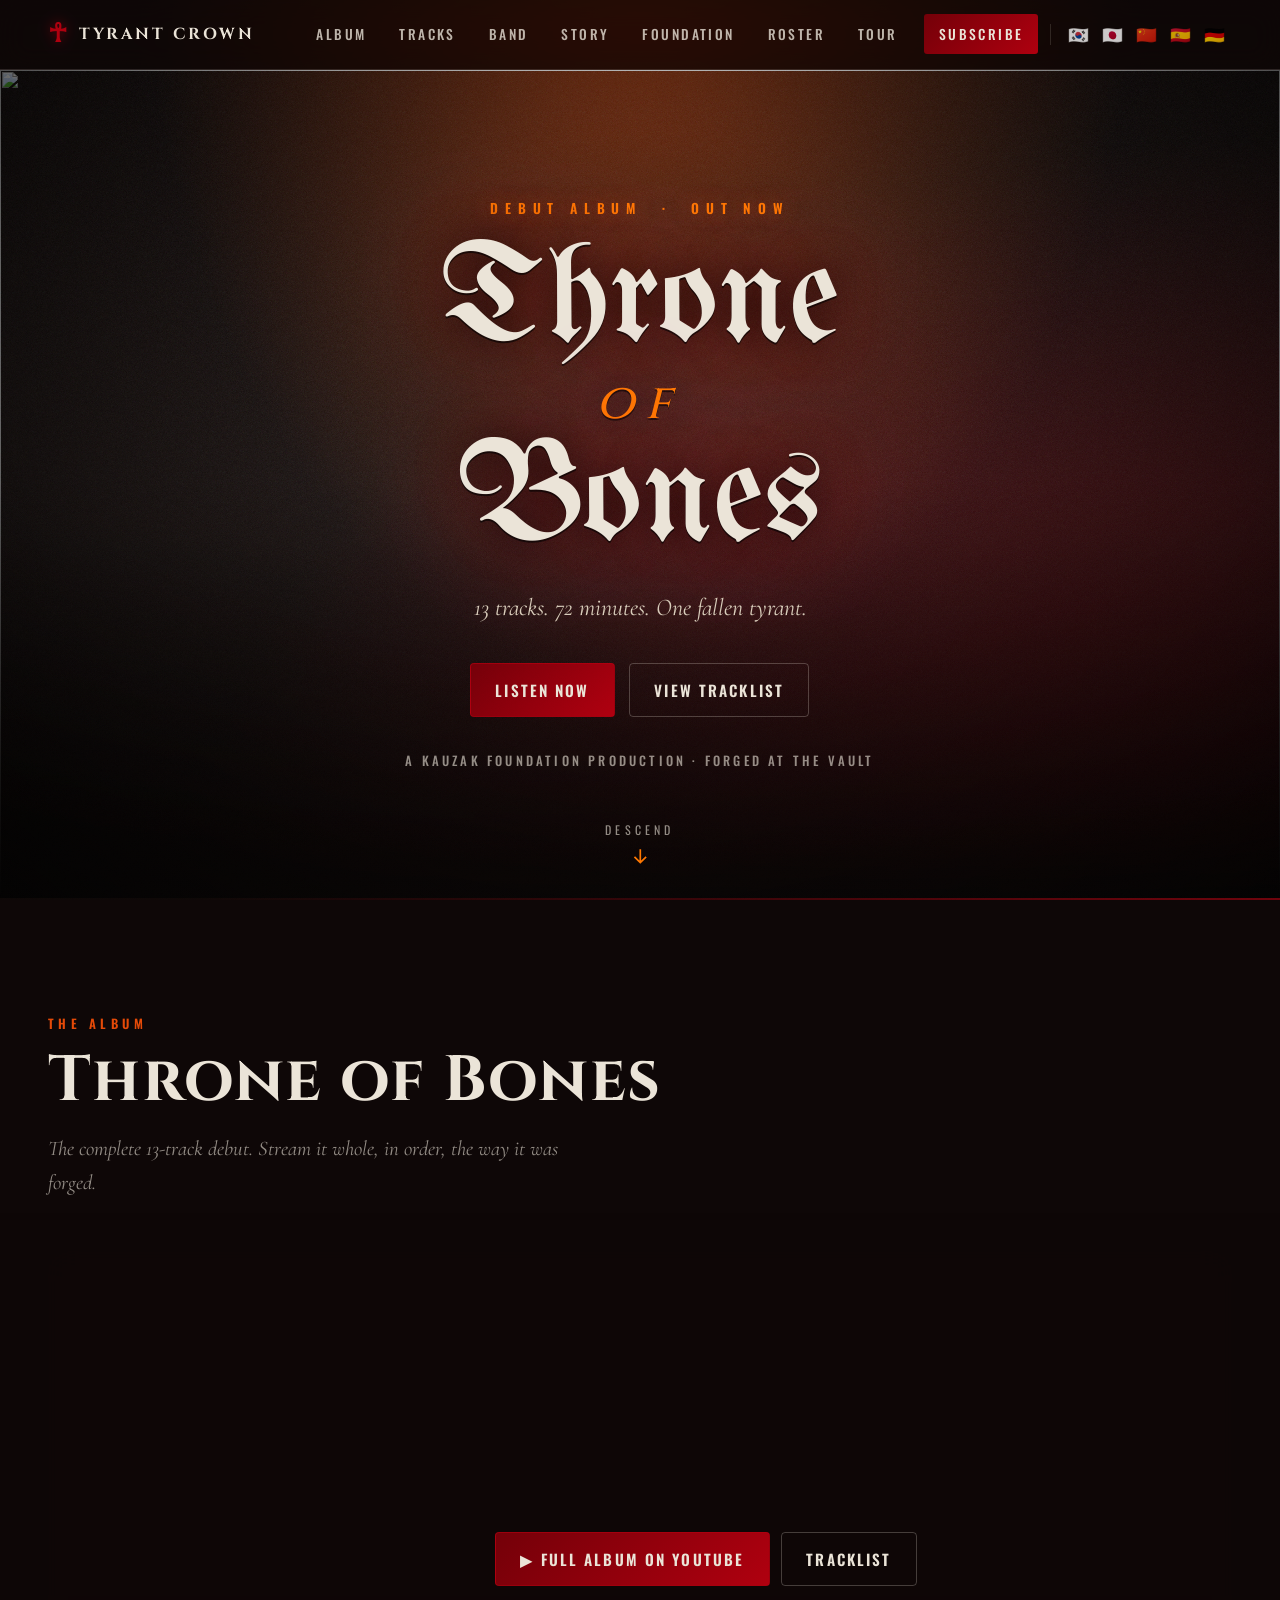
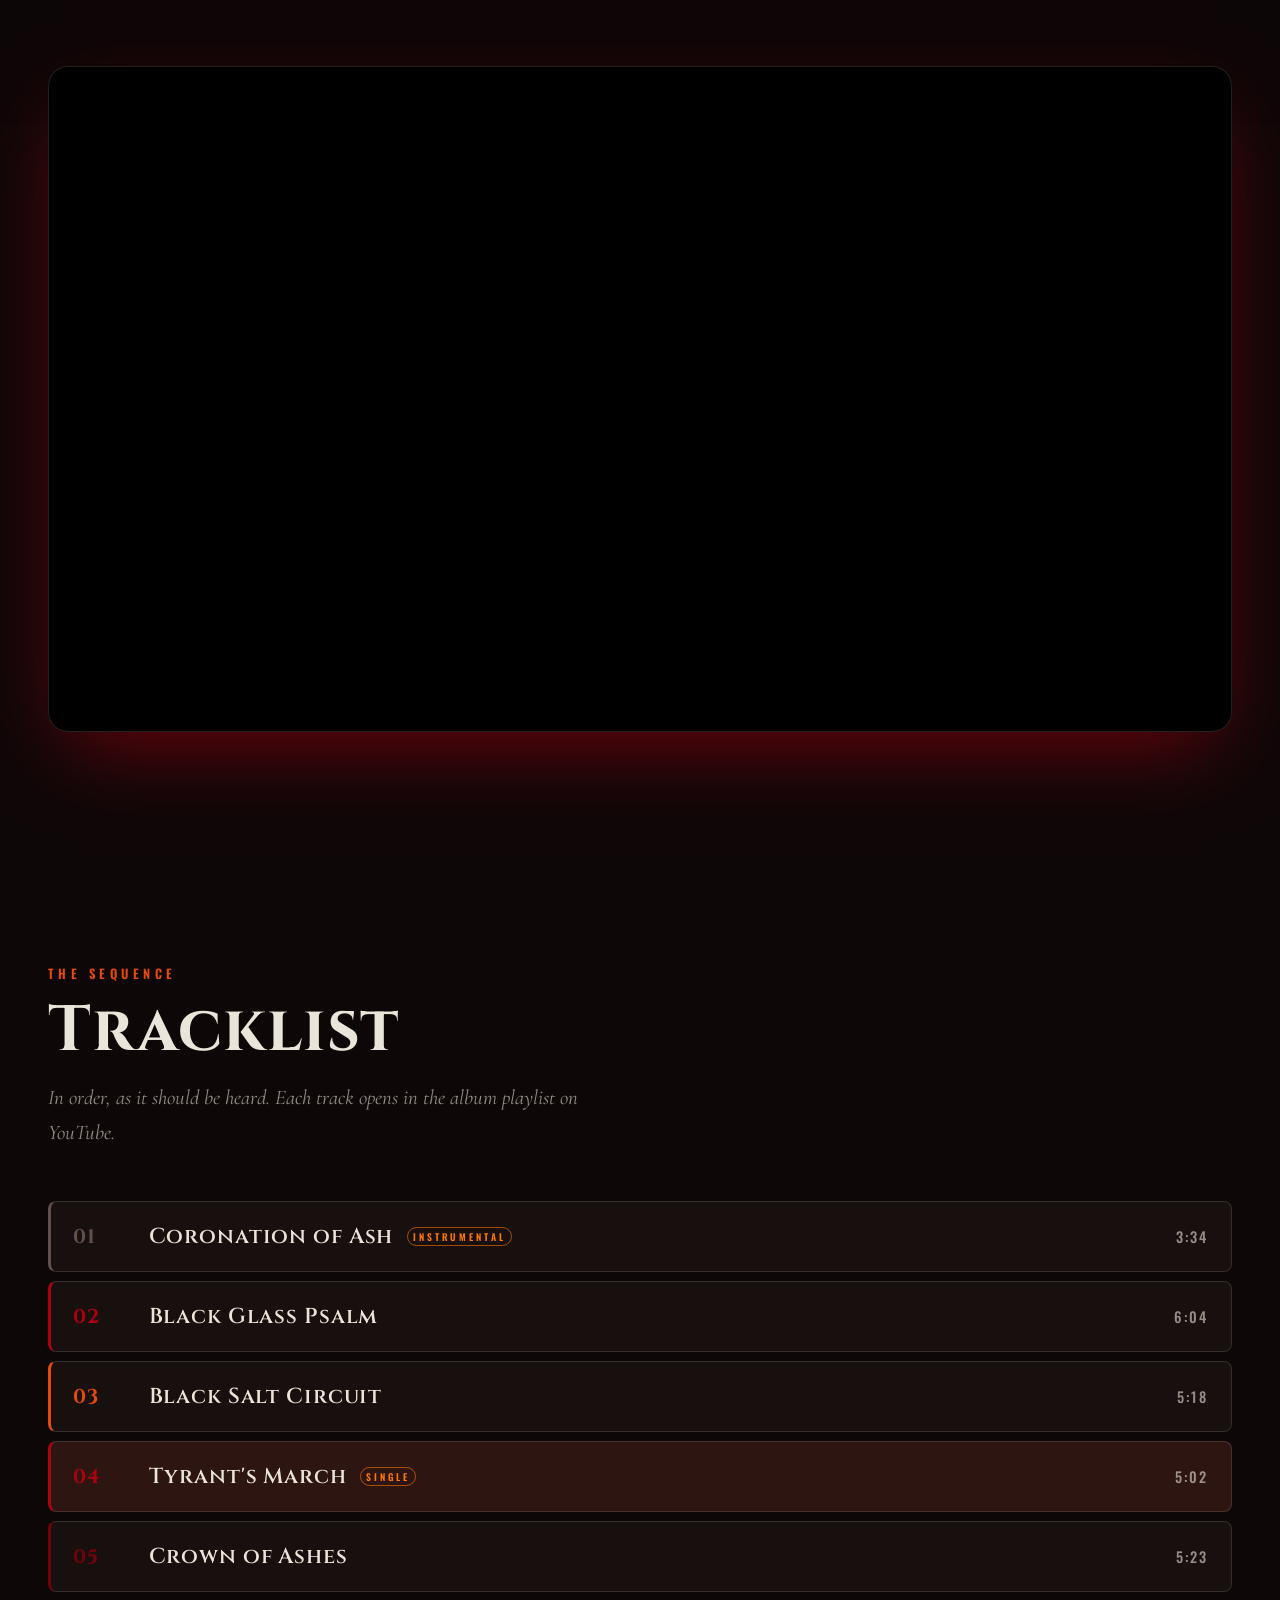
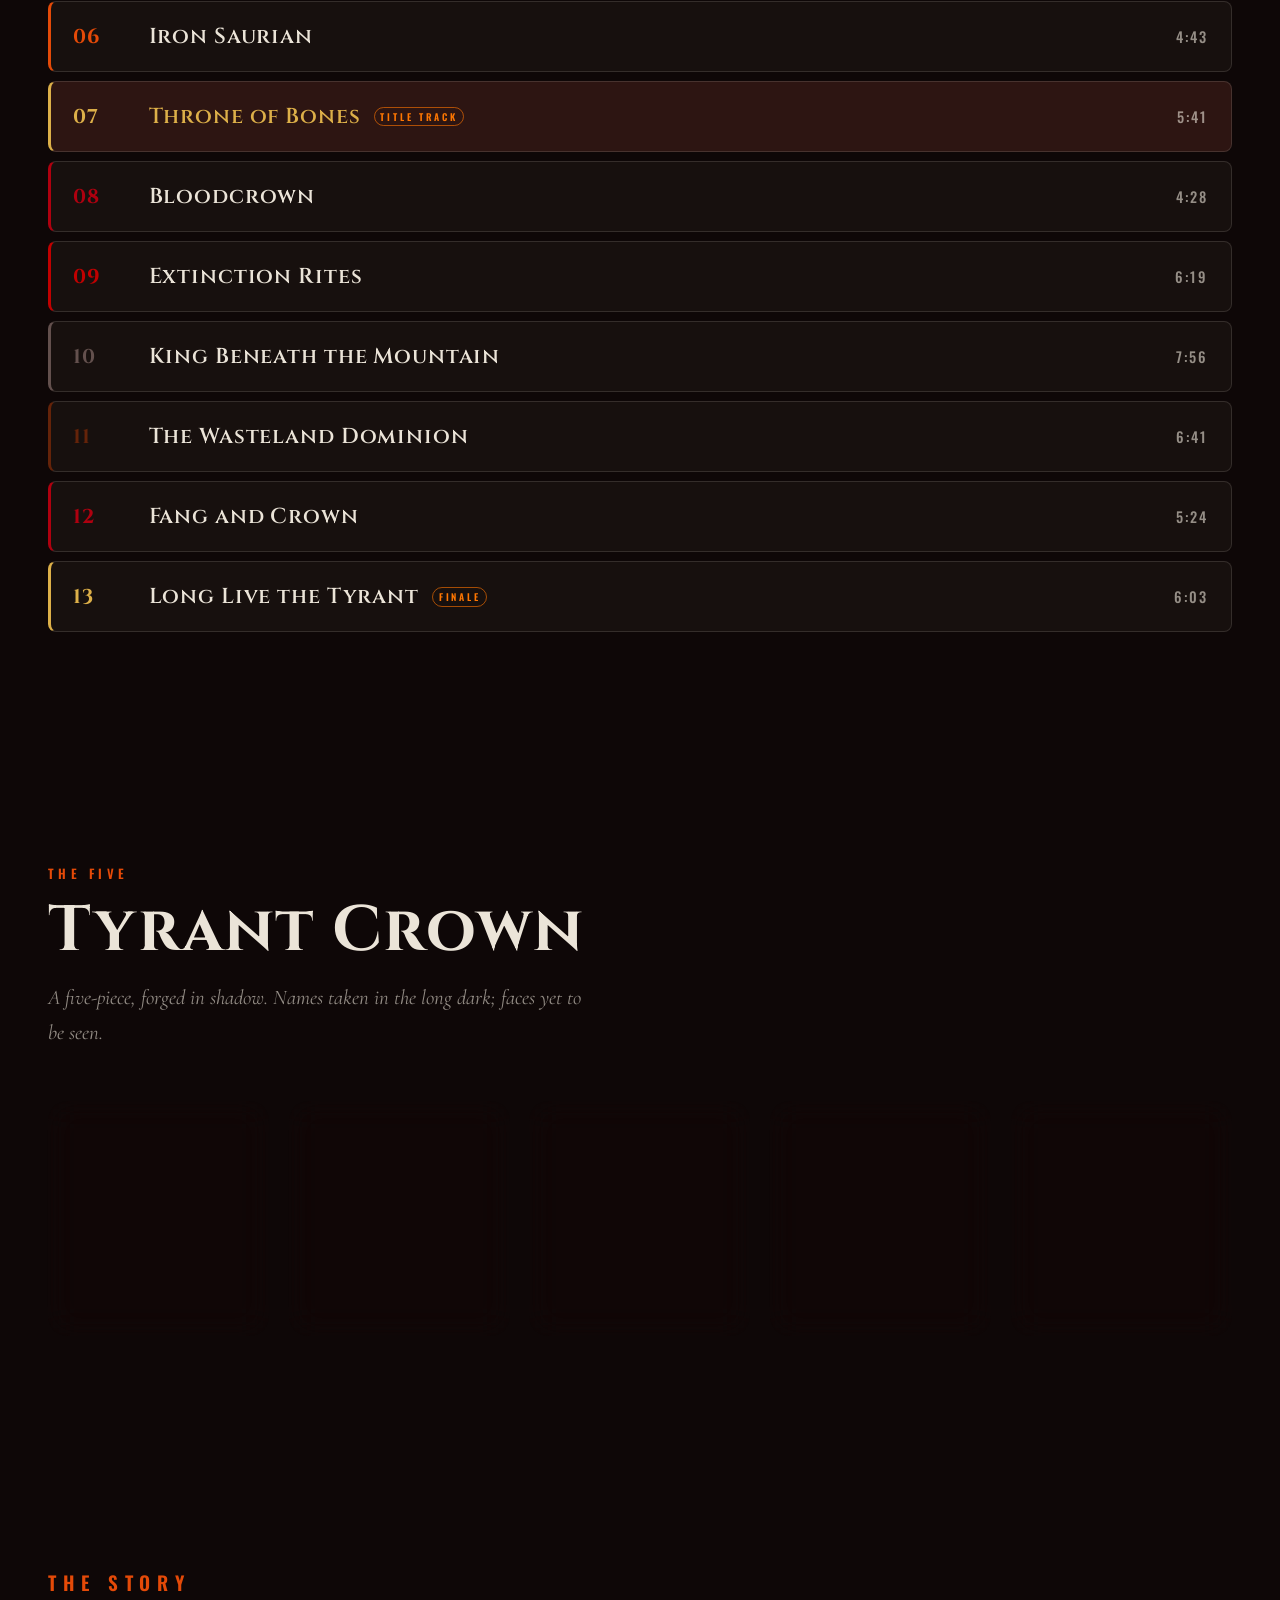
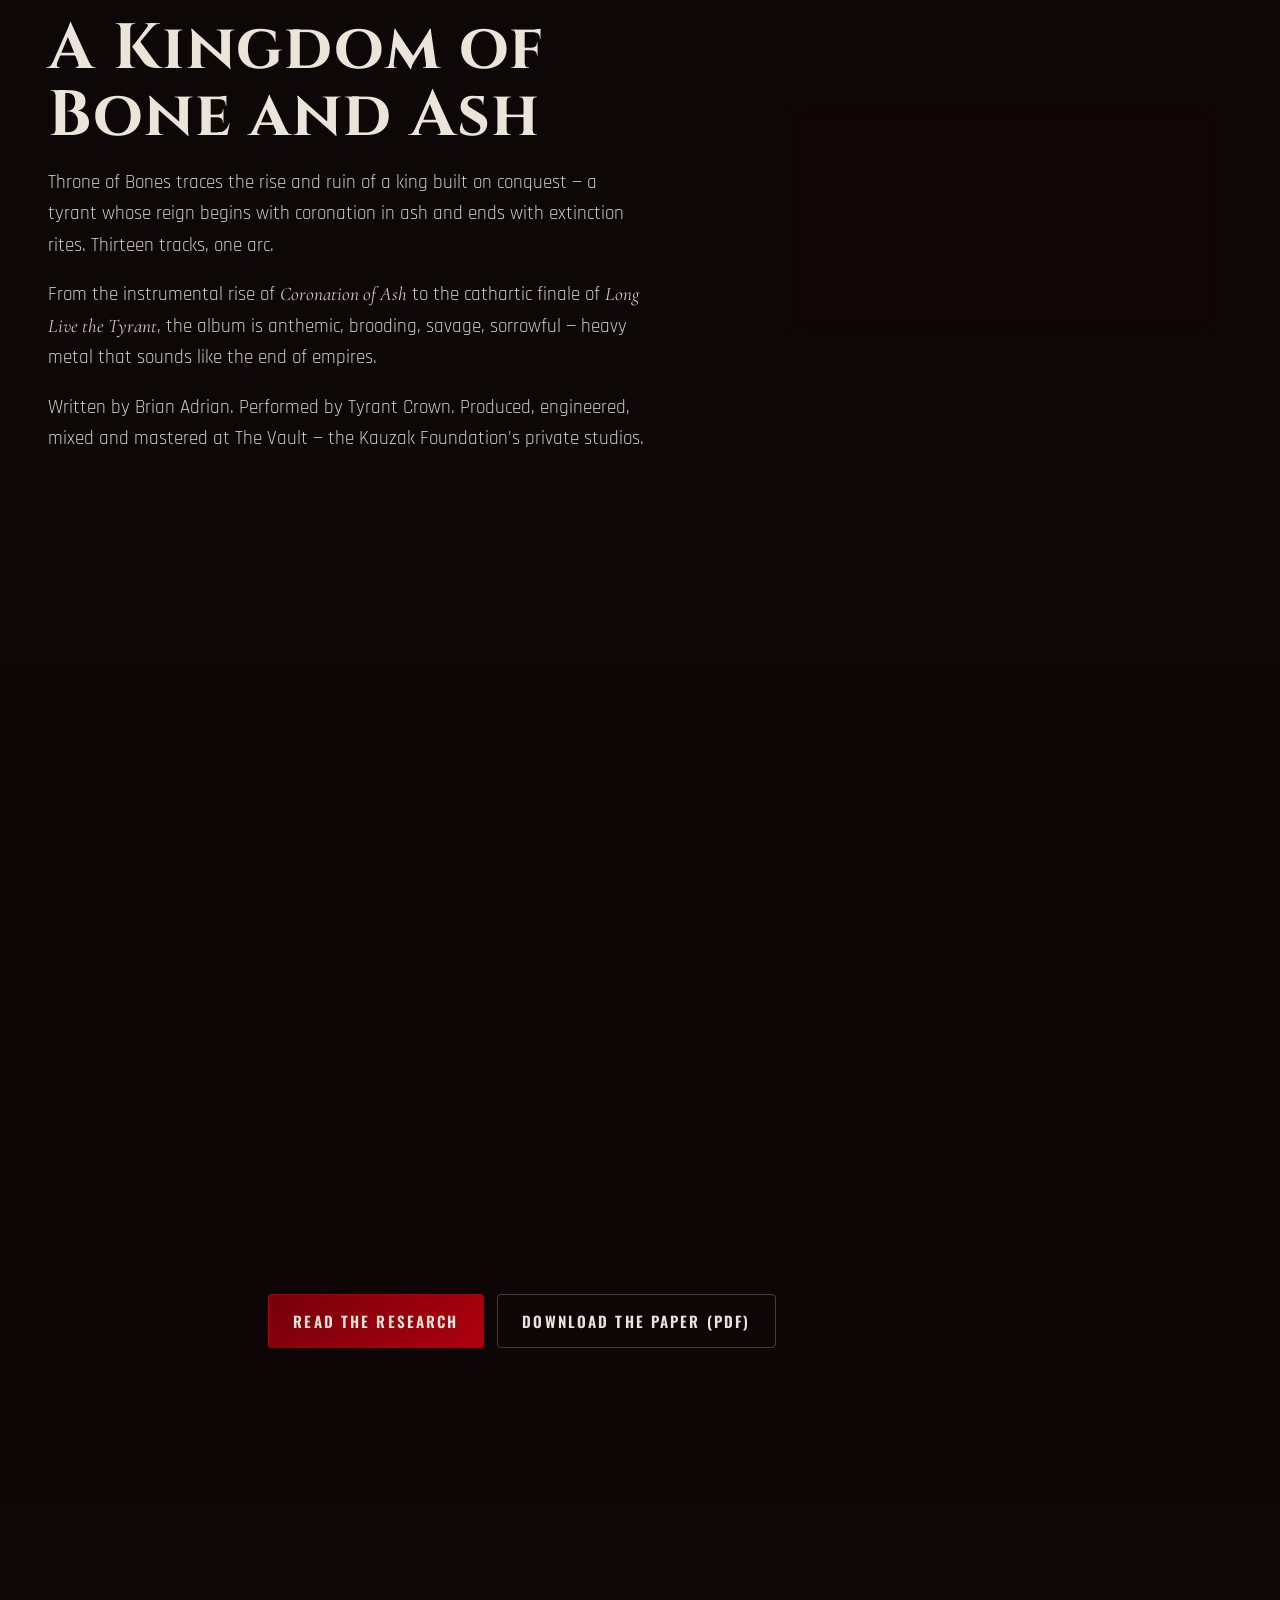
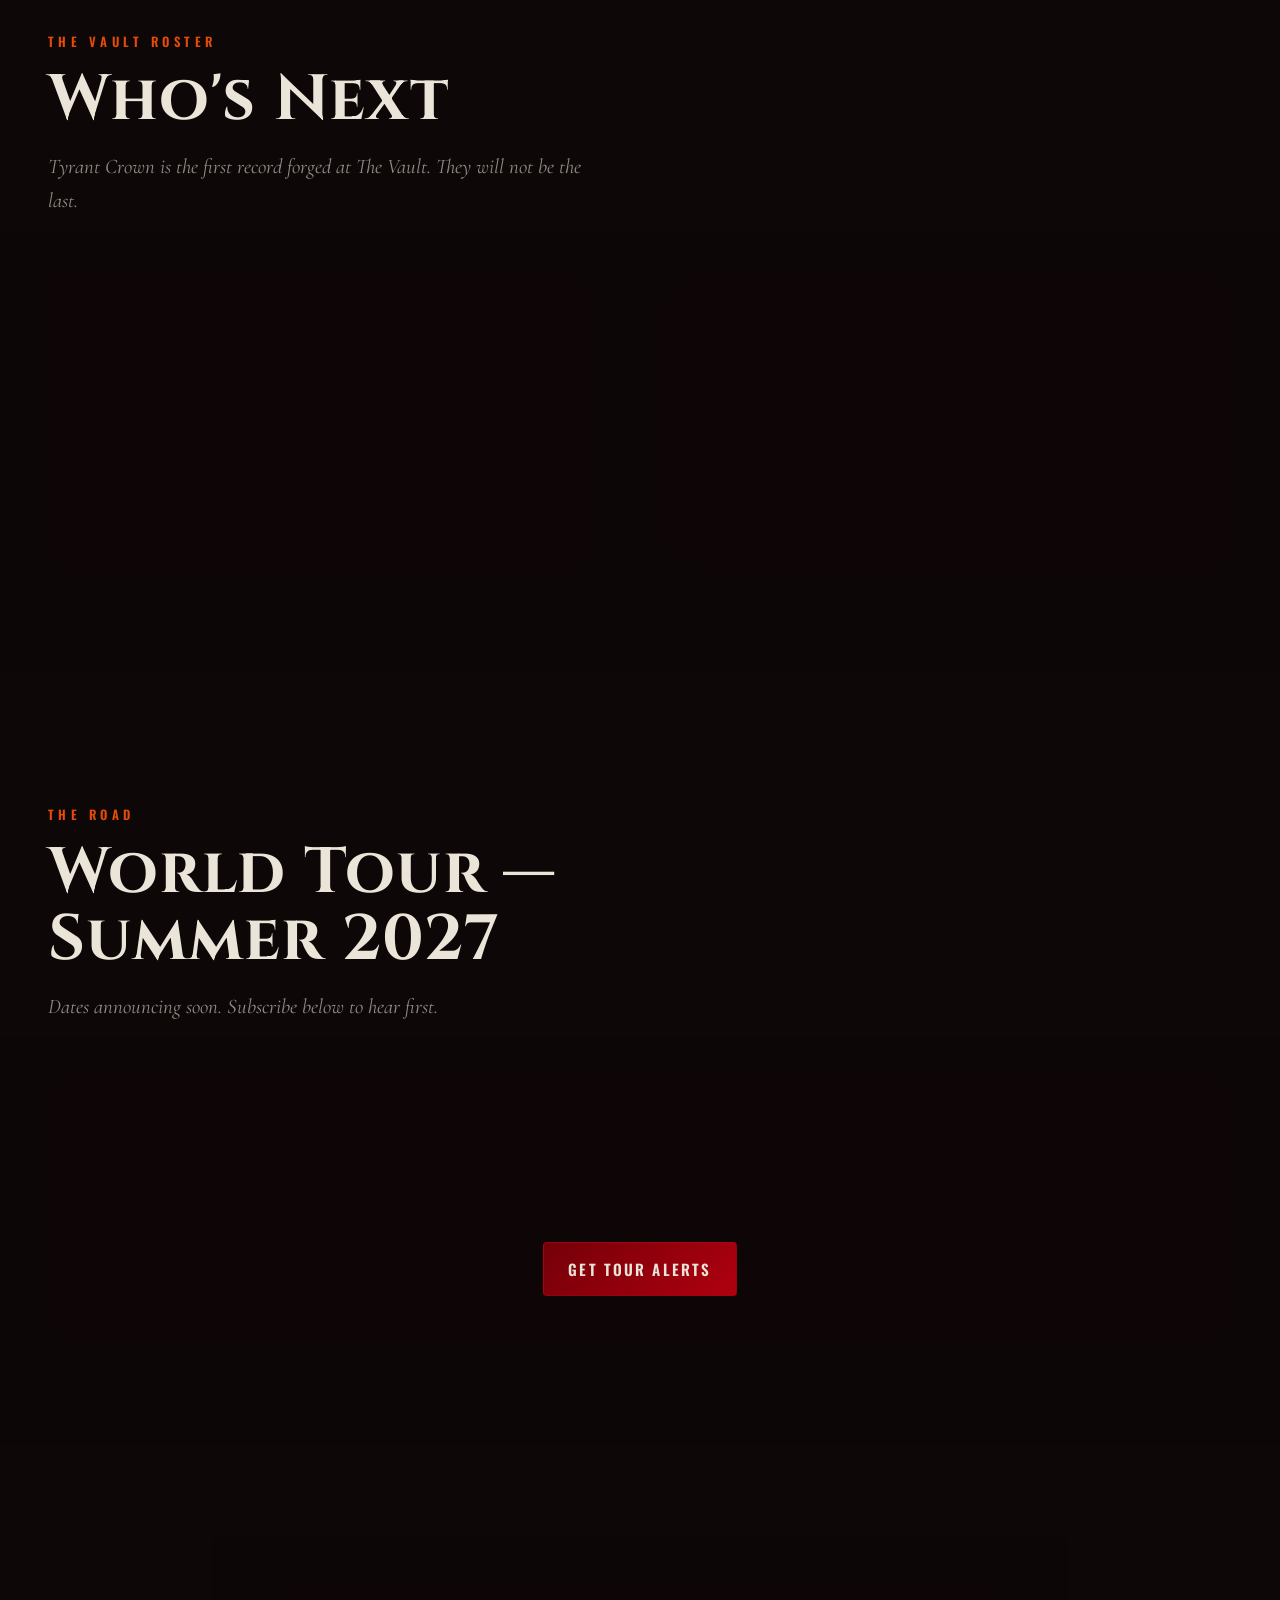
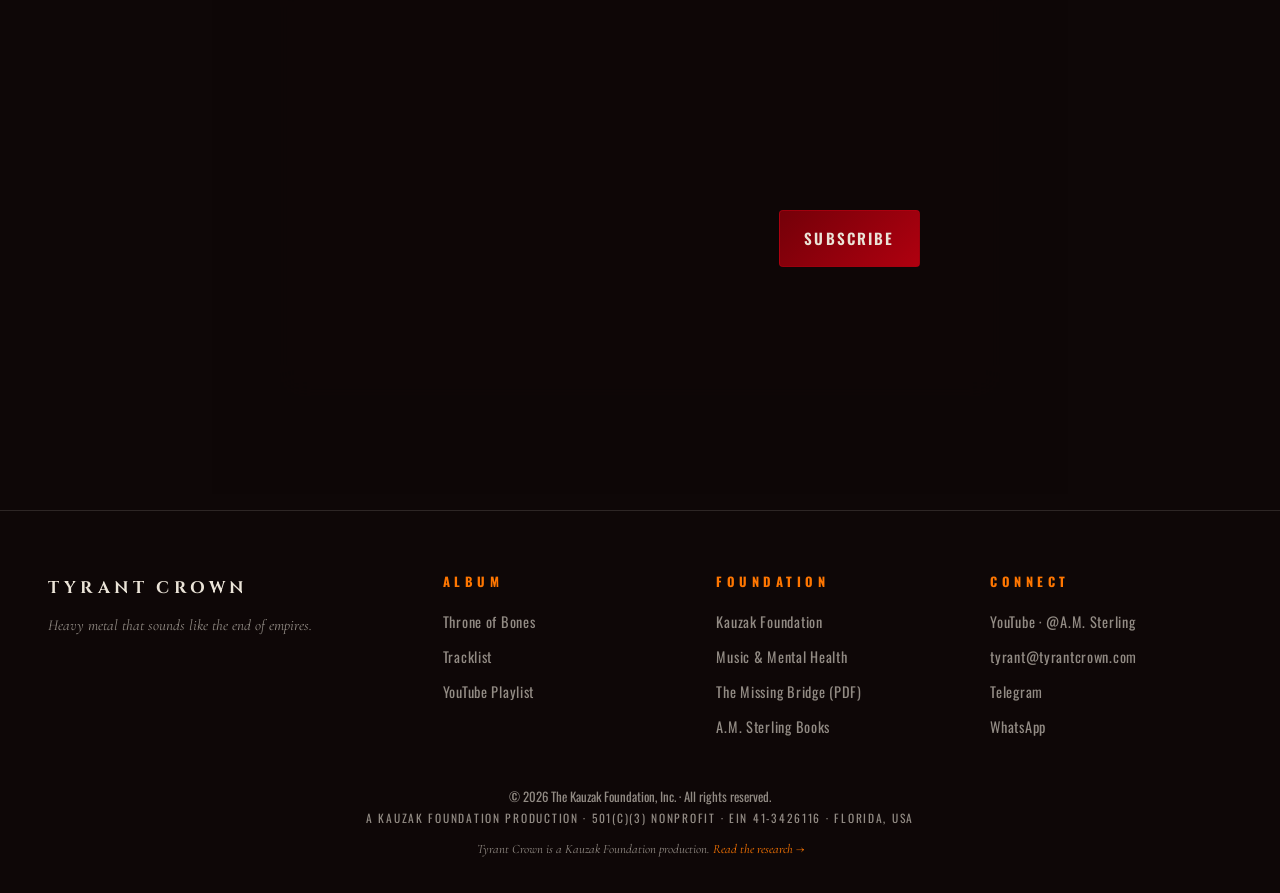
==== index.html @ 5cb35bb5 "04-26-2026" ====
<!DOCTYPE html>
<html lang="en">
<head>
    <meta charset="UTF-8">
    <meta name="viewport" content="width=device-width, initial-scale=1.0">
    <title>TYRANT CROWN — Throne of Bones | Official Site</title>
    <meta name="description" content="The debut heavy metal album from TYRANT CROWN. Throne of Bones — 13 tracks, 72 minutes, one fallen tyrant. A Kauzak Foundation Production. Out now.">
    <meta name="keywords" content="Tyrant Crown, Throne of Bones, heavy metal, new metal album 2026, Kauzak Foundation, Cassian Vex, dark metal, gothic metal, power metal">

    <meta property="og:title" content="TYRANT CROWN — Throne of Bones">
    <meta property="og:description" content="13 tracks, 72 minutes, one fallen tyrant. The debut album from TYRANT CROWN — a Kauzak Foundation Production. Out now.">
    <meta property="og:image" content="https://tyrantcrown.com/assets/images/album_cover.png">
    <meta property="og:type" content="music.album">
    <meta property="og:url" content="https://tyrantcrown.com">
    <meta name="twitter:card" content="summary_large_image">

    <link rel="icon" type="image/png" href="assets/images/favicon.png">
    <link rel="preload" as="image" href="assets/images/album_cover.png">

    <link rel="preconnect" href="https://fonts.googleapis.com">
    <link rel="preconnect" href="https://fonts.gstatic.com" crossorigin>
    <link href="https://fonts.googleapis.com/css2?family=Cinzel:wght@500;600;700;900&family=UnifrakturMaguntia&family=Rajdhani:wght@300;400;500;600;700&family=Cormorant+Garamond:ital,wght@0,400;0,600;1,400&family=Oswald:wght@400;500;600;700&display=swap" rel="stylesheet">

    <link rel="stylesheet" href="style.css">

    <!-- View Transitions: cross-document fade between pages -->
    <meta name="view-transition" content="same-origin">

    <script data-goatcounter="https://tyrantcrown.goatcounter.com/count" async src="//gc.zgo.at/count.js"></script>

    <script>
        // Auto-detect browser language and redirect on first visit only
        (function() {
            if (sessionStorage.getItem('lang_chosen')) return;
            var lang = (navigator.language || navigator.userLanguage || '').toLowerCase();
            var map = { 'ko': '/KO/', 'ja': '/JA/', 'zh': '/ZH/', 'es': '/ES/', 'de': '/DE/' };
            var prefix = lang.split('-')[0];
            if (map[prefix]) {
                sessionStorage.setItem('lang_chosen', '1');
                window.location.href = map[prefix] + 'index.html';
            }
        })();
    </script>
</head>
<body>

<!-- ============================================================
     NAVIGATION
============================================================ -->
<header class="nav">
    <div class="nav-inner">
        <a href="#top" class="nav-logo" aria-label="Tyrant Crown — home">
            <span class="nav-logo-mark" aria-hidden="true">&#x2625;</span>
            <span class="nav-logo-text">TYRANT&nbsp;CROWN</span>
        </a>
        <nav class="nav-links" id="nav-links">
            <a href="#album">Album</a>
            <a href="#tracklist">Tracks</a>
            <a href="#band">Band</a>
            <a href="#story">Story</a>
            <a href="#foundation">Foundation</a>
            <a href="#roster">Roster</a>
            <a href="#tour">Tour</a>
            <a href="#contact" class="nav-cta">Subscribe</a>
            <span class="nav-flags" aria-label="Languages">
                <a href="KO/index.html" title="한국어" lang="ko">&#127472;&#127479;</a>
                <a href="JA/index.html" title="日本語" lang="ja">&#127471;&#127477;</a>
                <a href="ZH/index.html" title="中文" lang="zh">&#127464;&#127475;</a>
                <a href="ES/index.html" title="Español" lang="es">&#127466;&#127480;</a>
                <a href="DE/index.html" title="Deutsch" lang="de">&#127465;&#127466;</a>
            </span>
        </nav>
        <button class="nav-toggle" id="nav-toggle" aria-label="Toggle menu" aria-expanded="false">
            <span></span><span></span><span></span>
        </button>
    </div>
</header>

<!-- ============================================================
     HERO — album cover as the centerpiece
============================================================ -->
<section class="hero" id="top">
    <div class="hero-bg" aria-hidden="true">
        <!-- Hero video — auto-plays when assets/videos/hero.mp4 exists.
             Until then, the album cover image below is the visible background. -->
        <video class="hero-bg-art hero-bg-video" id="hero-video"
               autoplay muted loop playsinline preload="metadata"
               poster="assets/images/album_cover.png">
            <source src="assets/videos/hero.webm" type="video/webm">
            <source src="assets/videos/hero.mp4" type="video/mp4">
        </video>
        <img src="assets/images/album_cover.png" alt="" class="hero-bg-art hero-bg-image" id="hero-image">
        <div class="hero-bg-vignette"></div>
        <div class="hero-bg-grain"></div>
    </div>
    <div class="hero-content">
        <p class="hero-eyebrow">DEBUT ALBUM &nbsp;·&nbsp; OUT NOW</p>
        <h1 class="hero-title"><span class="hero-title-throne">Throne</span><span class="hero-title-of">of</span><span class="hero-title-bones">Bones</span></h1>
        <p class="hero-tagline">13 tracks. 72 minutes. One fallen tyrant.</p>
        <div class="hero-cta">
            <a href="#album" class="btn btn-primary">Listen Now</a>
            <a href="#tracklist" class="btn btn-ghost">View Tracklist</a>
        </div>
        <p class="hero-credit">A Kauzak Foundation Production · Forged at The Vault</p>
    </div>
    <a href="#album" class="hero-scroll" aria-label="Scroll to the album">
        <span>Descend</span>
        <svg viewBox="0 0 24 24" width="20" height="20" fill="none" stroke="currentColor" stroke-width="2"><path d="M12 4v16M5 13l7 7 7-7"/></svg>
    </a>
</section>

<!-- ============================================================
     ALBUM — embedded YouTube playlist player
============================================================ -->
<section class="section section-album" id="album">
    <div class="section-head">
        <p class="section-eyebrow">The Album</p>
        <h2 class="section-title">Throne of Bones</h2>
        <p class="section-sub">The complete 13-track debut. Stream it whole, in order, the way it was forged.</p>
    </div>

    <div class="album-grid glass-panel">
        <div class="album-cover">
            <img src="assets/images/album_cover.png" alt="Throne of Bones — album cover" loading="lazy">
            <div class="album-cover-glow"></div>
        </div>
        <div class="album-meta">
            <p class="album-meta-label">Debut Album</p>
            <h3 class="album-meta-title">Throne of Bones</h3>
            <dl class="album-meta-list">
                <div><dt>Released</dt><dd>April 26, 2026</dd></div>
                <div><dt>Tracks</dt><dd>13</dd></div>
                <div><dt>Runtime</dt><dd>72:36</dd></div>
                <div><dt>Recorded at</dt><dd>The Vault &mdash; Florida</dd></div>
                <div><dt>Written by</dt><dd>Brian Adrian</dd></div>
                <div><dt>Produced by</dt><dd>The Kauzak Foundation</dd></div>
            </dl>
            <div class="album-cta">
                <a class="btn btn-primary" href="https://www.youtube.com/playlist?list=PLL4VOgHeeeLUfEMYZSzJFjGfUpEDkGJoB" target="_blank" rel="noopener">▶ Full Album on YouTube</a>
                <a class="btn btn-ghost" href="#tracklist">Tracklist</a>
            </div>
        </div>
    </div>

    <div class="album-player">
        <div class="album-player-frame">
            <iframe
                src="https://www.youtube.com/embed/videoseries?list=PLL4VOgHeeeLUfEMYZSzJFjGfUpEDkGJoB"
                title="TYRANT CROWN — Throne of Bones (Full Album Playlist)"
                allow="accelerometer; autoplay; clipboard-write; encrypted-media; gyroscope; picture-in-picture"
                allowfullscreen
                loading="lazy"
                referrerpolicy="strict-origin-when-cross-origin"></iframe>
        </div>
    </div>
</section>

<!-- ============================================================
     TRACKLIST — 13 cards, each linking to its YouTube position
============================================================ -->
<section class="section section-tracklist" id="tracklist">
    <div class="section-head">
        <p class="section-eyebrow">The Sequence</p>
        <h2 class="section-title">Tracklist</h2>
        <p class="section-sub">In order, as it should be heard. Each track opens in the album playlist on YouTube.</p>
    </div>

    <ol class="tracklist">
        <li class="track" style="--track-accent: var(--tc-iron);">
            <a href="https://www.youtube.com/playlist?list=PLL4VOgHeeeLUfEMYZSzJFjGfUpEDkGJoB&index=1" target="_blank" rel="noopener">
                <span class="track-num">01</span>
                <span class="track-title">Coronation of Ash <em class="track-tag">instrumental</em></span>
                <span class="track-time">3:34</span>
            </a>
        </li>
        <li class="track" style="--track-accent: var(--tc-blood);">
            <a href="https://www.youtube.com/playlist?list=PLL4VOgHeeeLUfEMYZSzJFjGfUpEDkGJoB&index=2" target="_blank" rel="noopener">
                <span class="track-num">02</span>
                <span class="track-title">Black Glass Psalm</span>
                <span class="track-time">6:04</span>
            </a>
        </li>
        <li class="track" style="--track-accent: var(--tc-ember);">
            <a href="https://www.youtube.com/playlist?list=PLL4VOgHeeeLUfEMYZSzJFjGfUpEDkGJoB&index=3" target="_blank" rel="noopener">
                <span class="track-num">03</span>
                <span class="track-title">Black Salt Circuit</span>
                <span class="track-time">5:18</span>
            </a>
        </li>
        <li class="track featured" style="--track-accent: var(--tc-blood);">
            <a href="https://www.youtube.com/watch?v=wALlbB5y1Jo&list=PLL4VOgHeeeLUfEMYZSzJFjGfUpEDkGJoB&index=4" target="_blank" rel="noopener">
                <span class="track-num">04</span>
                <span class="track-title">Tyrant's March <em class="track-tag">single</em></span>
                <span class="track-time">5:02</span>
            </a>
        </li>
        <li class="track" style="--track-accent: var(--tc-oxblood);">
            <a href="https://www.youtube.com/playlist?list=PLL4VOgHeeeLUfEMYZSzJFjGfUpEDkGJoB&index=5" target="_blank" rel="noopener">
                <span class="track-num">05</span>
                <span class="track-title">Crown of Ashes</span>
                <span class="track-time">5:23</span>
            </a>
        </li>
        <li class="track" style="--track-accent: var(--tc-ember);">
            <a href="https://www.youtube.com/playlist?list=PLL4VOgHeeeLUfEMYZSzJFjGfUpEDkGJoB&index=6" target="_blank" rel="noopener">
                <span class="track-num">06</span>
                <span class="track-title">Iron Saurian</span>
                <span class="track-time">4:43</span>
            </a>
        </li>
        <li class="track titletrack" style="--track-accent: var(--tc-gild);">
            <a href="https://www.youtube.com/playlist?list=PLL4VOgHeeeLUfEMYZSzJFjGfUpEDkGJoB&index=7" target="_blank" rel="noopener">
                <span class="track-num">07</span>
                <span class="track-title">Throne of Bones <em class="track-tag">title track</em></span>
                <span class="track-time">5:41</span>
            </a>
        </li>
        <li class="track" style="--track-accent: var(--tc-blood);">
            <a href="https://www.youtube.com/playlist?list=PLL4VOgHeeeLUfEMYZSzJFjGfUpEDkGJoB&index=8" target="_blank" rel="noopener">
                <span class="track-num">08</span>
                <span class="track-title">Bloodcrown</span>
                <span class="track-time">4:28</span>
            </a>
        </li>
        <li class="track" style="--track-accent: var(--tc-lava);">
            <a href="https://www.youtube.com/playlist?list=PLL4VOgHeeeLUfEMYZSzJFjGfUpEDkGJoB&index=9" target="_blank" rel="noopener">
                <span class="track-num">09</span>
                <span class="track-title">Extinction Rites</span>
                <span class="track-time">6:19</span>
            </a>
        </li>
        <li class="track" style="--track-accent: var(--tc-iron);">
            <a href="https://www.youtube.com/playlist?list=PLL4VOgHeeeLUfEMYZSzJFjGfUpEDkGJoB&index=10" target="_blank" rel="noopener">
                <span class="track-num">10</span>
                <span class="track-title">King Beneath the Mountain</span>
                <span class="track-time">7:56</span>
            </a>
        </li>
        <li class="track" style="--track-accent: var(--tc-cinder);">
            <a href="https://www.youtube.com/playlist?list=PLL4VOgHeeeLUfEMYZSzJFjGfUpEDkGJoB&index=11" target="_blank" rel="noopener">
                <span class="track-num">11</span>
                <span class="track-title">The Wasteland Dominion</span>
                <span class="track-time">6:41</span>
            </a>
        </li>
        <li class="track" style="--track-accent: var(--tc-blood);">
            <a href="https://www.youtube.com/playlist?list=PLL4VOgHeeeLUfEMYZSzJFjGfUpEDkGJoB&index=12" target="_blank" rel="noopener">
                <span class="track-num">12</span>
                <span class="track-title">Fang and Crown</span>
                <span class="track-time">5:24</span>
            </a>
        </li>
        <li class="track" style="--track-accent: var(--tc-gild);">
            <a href="https://www.youtube.com/playlist?list=PLL4VOgHeeeLUfEMYZSzJFjGfUpEDkGJoB&index=13" target="_blank" rel="noopener">
                <span class="track-num">13</span>
                <span class="track-title">Long Live the Tyrant <em class="track-tag">finale</em></span>
                <span class="track-time">6:03</span>
            </a>
        </li>
    </ol>
</section>

<!-- ============================================================
     BAND — five-piece roster
============================================================ -->
<section class="section section-band" id="band">
    <div class="section-head">
        <p class="section-eyebrow">The Five</p>
        <h2 class="section-title">Tyrant Crown</h2>
        <p class="section-sub">A five-piece, forged in shadow. Names taken in the long dark; faces yet to be seen.</p>
    </div>

    <ul class="band-grid">
        <li class="band-card glass-panel">
            <p class="band-role">Lead Vocals</p>
            <h3 class="band-name">CASSIAN VEX</h3>
            <p class="band-bio">The voice that crowns the king and curses the empire. Bios coming soon.</p>
        </li>
        <li class="band-card glass-panel">
            <p class="band-role">Lead Guitar</p>
            <h3 class="band-name">RAZE THORNE</h3>
            <p class="band-bio">Lead architect of every cathedral the band burns down. Bios coming soon.</p>
        </li>
        <li class="band-card glass-panel">
            <p class="band-role">Rhythm Guitar</p>
            <h3 class="band-name">JERICHO STONE</h3>
            <p class="band-bio">The wall the rest of the band stands on. Bios coming soon.</p>
        </li>
        <li class="band-card glass-panel">
            <p class="band-role">Bass</p>
            <h3 class="band-name">BRUNN VASKO</h3>
            <p class="band-bio">Low-end gravity. Earth-shaker. Bios coming soon.</p>
        </li>
        <li class="band-card glass-panel">
            <p class="band-role">Drums</p>
            <h3 class="band-name">TYR KARN</h3>
            <p class="band-bio">The heart-beat under the throne. Bios coming soon.</p>
        </li>
    </ul>
</section>

<!-- ============================================================
     STORY — what the album is about
============================================================ -->
<section class="section section-story" id="story">
    <div class="story-grid">
        <div class="story-text">
            <p class="section-eyebrow">The Story</p>
            <h2 class="section-title">A Kingdom of Bone and Ash</h2>
            <p>Throne of Bones traces the rise and ruin of a king built on conquest — a tyrant whose reign begins with coronation in ash and ends with extinction rites. Thirteen tracks, one arc.</p>
            <p>From the instrumental rise of <em>Coronation of Ash</em> to the cathartic finale of <em>Long Live the Tyrant</em>, the album is anthemic, brooding, savage, sorrowful &mdash; heavy metal that sounds like the end of empires.</p>
            <p>Written by Brian Adrian. Performed by Tyrant Crown. Produced, engineered, mixed and mastered at The Vault &mdash; the Kauzak Foundation's private studios.</p>
        </div>
        <div class="story-quote glass-panel">
            <blockquote>
                <p>Burn it down. Black glass sky. And we don't look back now.</p>
                <cite>— Black Glass Psalm</cite>
            </blockquote>
        </div>
    </div>
</section>

<!-- ============================================================
     FOUNDATION — the lineage, honestly stated
============================================================ -->
<section class="section section-foundation" id="foundation">
    <div class="foundation-grid glass-panel">
        <div class="foundation-mark" aria-hidden="true">
            <svg viewBox="0 0 80 80" width="80" height="80" fill="none" stroke="currentColor" stroke-width="1.4">
                <circle cx="40" cy="40" r="36"/>
                <path d="M40 12 L48 32 L70 32 L52 46 L60 68 L40 54 L20 68 L28 46 L10 32 L32 32 Z"/>
                <circle cx="40" cy="40" r="4" fill="currentColor"/>
            </svg>
        </div>
        <div class="foundation-text">
            <p class="section-eyebrow">A Kauzak Foundation Production</p>
            <h2 class="section-title">Forged at The Vault</h2>
            <p>Tyrant Crown is more than a band. It's applied research &mdash; the Kauzak Foundation's living proof that human musicians remain at the heart of music's healing power. <em>Throne of Bones</em> was written by Foundation president Dr. Brian Adrian, performed by Tyrant Crown, and produced inside The Vault &mdash; our private studios in Florida.</p>
            <p>The Foundation's paper <em>The Missing Bridge</em> maps why high-arousal music &mdash; rock and metal among them &mdash; is one of the healthiest tools we have for emotional discharge. The band is the proof. The paper is the explanation.</p>
            <blockquote class="foundation-pullquote">
                <p>"AI can identify what makes music therapeutic; only human musicians can create music <em>that is</em> therapeutic."</p>
                <cite>&mdash; Dr. Brian Adrian, <i>The Missing Bridge</i> (Kauzak Foundation, January 2026)</cite>
            </blockquote>
            <div class="foundation-cta">
                <a class="btn btn-primary" href="https://kauzak.foundation/music.html" target="_blank" rel="noopener">Read the Research</a>
                <a class="btn btn-ghost" href="https://kauzak.foundation/docs/The_Missing_Bridge_FINAL.pdf" target="_blank" rel="noopener">Download the Paper (PDF)</a>
            </div>
        </div>
    </div>
</section>

<!-- ============================================================
     FOUNDATION ROSTER — who's next at The Vault
============================================================ -->
<section class="section section-roster" id="roster">
    <div class="section-head">
        <p class="section-eyebrow">The Vault Roster</p>
        <h2 class="section-title">Who's Next</h2>
        <p class="section-sub">Tyrant Crown is the first record forged at The Vault. They will not be the last.</p>
    </div>
    <ul class="roster-grid">
        <li class="roster-card glass-panel">
            <p class="roster-status">Now</p>
            <h3 class="roster-name">TYRANT CROWN</h3>
            <p class="roster-meta">Heavy Metal &middot; Throne of Bones &middot; 2026</p>
            <p class="roster-bio">The Vault's debut record. A five-piece, a fallen tyrant, and an album that sounds like the end of empires.</p>
        </li>
        <li class="roster-card roster-card-next glass-panel">
            <p class="roster-status">Next</p>
            <h3 class="roster-name">AMI KIM</h3>
            <p class="roster-meta">In Conversation &middot; The Vault &middot; 2027</p>
            <p class="roster-bio">A singular Korean voice the Foundation is bringing into the conversation &mdash; the kind of cross-cultural artistry the Foundation's research was written about. We're working to bring her to The Vault so the credit she deserves can finally find her.</p>
            <a href="https://www.youtube.com/@amikim" target="_blank" rel="noopener" class="roster-link">Watch on YouTube &rarr;</a>
        </li>
    </ul>
</section>

<!-- ============================================================
     TOUR — placeholder until 2027 dates land
============================================================ -->
<section class="section section-tour" id="tour">
    <div class="section-head">
        <p class="section-eyebrow">The Road</p>
        <h2 class="section-title">World Tour — Summer 2027</h2>
        <p class="section-sub">Dates announcing soon. Subscribe below to hear first.</p>
    </div>
    <div class="tour-pending glass-panel">
        <p>The court convenes in 2027. Cities, venues, and on-sale dates will be announced through the Foundation's mailing list and these pages.</p>
        <a class="btn btn-primary" href="#contact">Get Tour Alerts</a>
    </div>
</section>

<!-- ============================================================
     NEWSLETTER
============================================================ -->
<section class="section section-newsletter" id="contact">
    <div class="newsletter glass-panel">
        <h2 class="section-title">Join the Court</h2>
        <p>Be first to hear new tracks, tour dates, vinyl drops, and Foundation releases.</p>
        <form class="newsletter-form" action="https://formspree.io/f/your-form-id" method="POST">
            <label class="visually-hidden" for="news-email">Email address</label>
            <input id="news-email" type="email" name="email" required placeholder="your.email@domain" autocomplete="email">
            <input type="hidden" name="_subject" value="New Tyrant Crown subscriber">
            <input type="hidden" name="source" value="tyrantcrown.com">
            <button type="submit" class="btn btn-primary">Subscribe</button>
        </form>
        <p class="newsletter-note">No spam. Heavy emails only.</p>
    </div>
</section>

<!-- ============================================================
     FOOTER
============================================================ -->
<footer class="footer">
    <div class="footer-grid">
        <div class="footer-col">
            <p class="footer-mark">TYRANT&nbsp;CROWN</p>
            <p class="footer-tag">Heavy metal that sounds like the end of empires.</p>
        </div>
        <div class="footer-col">
            <h4>Album</h4>
            <a href="#album">Throne of Bones</a>
            <a href="#tracklist">Tracklist</a>
            <a href="https://www.youtube.com/playlist?list=PLL4VOgHeeeLUfEMYZSzJFjGfUpEDkGJoB" target="_blank" rel="noopener">YouTube Playlist</a>
        </div>
        <div class="footer-col">
            <h4>Foundation</h4>
            <a href="https://kauzak.foundation" target="_blank" rel="noopener">Kauzak Foundation</a>
            <a href="https://kauzak.foundation/music.html" target="_blank" rel="noopener">Music & Mental Health</a>
            <a href="https://kauzak.foundation/docs/The_Missing_Bridge_FINAL.pdf" target="_blank" rel="noopener">The Missing Bridge (PDF)</a>
            <a href="https://amsterlingbooks.com" target="_blank" rel="noopener">A.M. Sterling Books</a>
        </div>
        <div class="footer-col">
            <h4>Connect</h4>
            <a href="https://www.youtube.com/@A.M.Sterling" target="_blank" rel="noopener">YouTube · @A.M. Sterling</a>
            <a href="mailto:tyrant@tyrantcrown.com">tyrant@tyrantcrown.com</a>
            <a href="https://t.me/AMSterling" target="_blank" rel="noopener">Telegram</a>
            <a href="https://wa.me/13522796589" target="_blank" rel="noopener">WhatsApp</a>
        </div>
    </div>
    <div class="footer-bottom">
        <p>&copy; 2026 The Kauzak Foundation, Inc. · All rights reserved.</p>
        <p class="footer-legal">A Kauzak Foundation Production &middot; 501(c)(3) Nonprofit &middot; EIN&nbsp;41-3426116 &middot; Florida, USA</p>
        <p class="footer-tag-italic">Tyrant Crown is a Kauzak Foundation production. <a href="https://kauzak.foundation/music.html" target="_blank" rel="noopener">Read the research &rarr;</a></p>
    </div>
</footer>

<script src="script.js"></script>
</body>
</html>
---- style.css ----
/* ============================================================
   TYRANT CROWN — Throne of Bones
   A Kauzak Foundation Production
   © 2026 The Kauzak Foundation. All rights reserved.
   ============================================================ */

/* ------------------------------------------------------------
   1. CASCADE LAYERS — declared first so order is locked
   ------------------------------------------------------------ */
@layer reset, tokens, base, components, sections, utilities, overrides;

/* ------------------------------------------------------------
   2. RESET
   ------------------------------------------------------------ */
@layer reset {
    *, *::before, *::after { box-sizing: border-box; }
    html, body, h1, h2, h3, h4, h5, p, ol, ul, li, dl, dt, dd, figure, blockquote {
        margin: 0; padding: 0;
    }
    ul, ol { list-style: none; }
    img, svg, video, iframe { display: block; max-width: 100%; }
    a { color: inherit; text-decoration: none; }
    button { font: inherit; color: inherit; background: none; border: 0; cursor: pointer; }
    input { font: inherit; }
    html { scroll-behavior: smooth; }
    @media (prefers-reduced-motion: reduce) {
        html { scroll-behavior: auto; }
        *, *::before, *::after {
            animation-duration: 0.01ms !important;
            animation-iteration-count: 1 !important;
            transition-duration: 0.01ms !important;
        }
    }
}

/* ------------------------------------------------------------
   3. DESIGN TOKENS — OKLCH-first palette, type, motion
   ------------------------------------------------------------ */
@layer tokens {
    :root {
        /* — Storm tones (page chrome) — */
        --tc-soot:      oklch(14% 0.012 30);
        --tc-ink:       oklch(20% 0.015 30);
        --tc-charcoal:  oklch(30% 0.022 30);
        --tc-iron:      oklch(45% 0.025 30);
        --tc-pewter:    oklch(58% 0.018 250);

        /* — Blood family — */
        --tc-oxblood:   oklch(32% 0.18 18);
        --tc-blood:     oklch(45% 0.22 22);
        --tc-crimson:   oklch(55% 0.24 25);

        /* — Ember family — */
        --tc-ember:     oklch(62% 0.20 38);
        --tc-flame:     oklch(72% 0.21 55);
        --tc-lava:      oklch(50% 0.22 32);
        --tc-cinder:    oklch(35% 0.10 40);

        /* — Highlights — */
        --tc-bone:      oklch(92% 0.018 80);
        --tc-parchment: oklch(85% 0.028 80);
        --tc-gild:      oklch(78% 0.13 85);

        /* — Programmatic mixes — */
        --tc-glass:        color-mix(in oklch, var(--tc-soot) 72%, transparent);
        --tc-glass-edge:   color-mix(in oklch, var(--tc-bone) 14%, transparent);
        --tc-blood-glow:   color-mix(in oklch, var(--tc-blood) 60%, transparent);
        --tc-ember-glow:   color-mix(in oklch, var(--tc-ember) 50%, transparent);
        --tc-text-strong:  var(--tc-bone);
        --tc-text:         color-mix(in oklch, var(--tc-bone) 88%, transparent);
        --tc-text-muted:   color-mix(in oklch, var(--tc-bone) 60%, transparent);

        /* — Type — */
        --font-display:    'Cinzel', 'Trajan Pro', serif;
        --font-blackletter:'UnifrakturMaguntia', 'Cloister Black', serif;
        --font-body:       'Rajdhani', system-ui, sans-serif;
        --font-prose:      'Cormorant Garamond', Georgia, serif;
        --font-utility:    'Oswald', 'Bebas Neue', sans-serif;

        /* — Layout — */
        --shell-max:       1280px;
        --gutter:          clamp(1rem, 4vw, 3rem);
        --section-pad:     clamp(4rem, 9vw, 8rem);
        --radius:          14px;
        --radius-lg:       20px;

        /* — Motion — */
        --ease:            cubic-bezier(.2, .7, .2, 1);
        --ease-strong:     cubic-bezier(.18, 1, .25, 1);
    }
}

/* ------------------------------------------------------------
   4. BASE — body, type, links
   ------------------------------------------------------------ */
@layer base {
    body {
        font-family: var(--font-body);
        font-weight: 400;
        font-size: clamp(1rem, 1.05vw + .8rem, 1.125rem);
        line-height: 1.65;
        color: var(--tc-text);
        background: var(--tc-soot);
        background-image:
            radial-gradient(ellipse at 50% -10%, var(--tc-ember-glow), transparent 55%),
            radial-gradient(ellipse at 100% 100%, var(--tc-blood-glow), transparent 60%),
            linear-gradient(180deg, var(--tc-soot), var(--tc-ink) 60%, var(--tc-soot));
        background-attachment: fixed;
        min-height: 100vh;
        overflow-x: clip;
        text-rendering: optimizeLegibility;
        -webkit-font-smoothing: antialiased;
    }
    body::before {
        /* film grain — fixed overlay, low opacity, GPU-cheap */
        content: '';
        position: fixed; inset: 0;
        pointer-events: none;
        z-index: 1;
        opacity: .055;
        mix-blend-mode: overlay;
        background-image: url("data:image/svg+xml;utf8,<svg xmlns='http://www.w3.org/2000/svg' width='240' height='240'><filter id='n'><feTurbulence type='fractalNoise' baseFrequency='1.4' numOctaves='2' seed='3' stitchTiles='stitch'/></filter><rect width='100%' height='100%' filter='url(%23n)' opacity='.6'/></svg>");
        background-size: 240px 240px;
    }
    h1, h2, h3, h4 {
        font-family: var(--font-display);
        font-weight: 700;
        line-height: 1.05;
        letter-spacing: 0.02em;
        color: var(--tc-text-strong);
    }
    p { color: var(--tc-text); }
    a { transition: color .25s var(--ease); }
    a:hover { color: var(--tc-flame); }
    em, i { font-family: var(--font-prose); font-style: italic; color: var(--tc-parchment); }
    ::selection { background: var(--tc-blood); color: var(--tc-bone); }

    /* — Same-page view transition (Chromium 2026) — */
    @view-transition { navigation: auto; }
}

/* ------------------------------------------------------------
   5. COMPONENTS — buttons, glass panels, utility
   ------------------------------------------------------------ */
@layer components {
    .btn {
        --btn-bg: transparent;
        --btn-fg: var(--tc-bone);
        --btn-edge: color-mix(in oklch, var(--tc-bone) 30%, transparent);
        display: inline-flex;
        align-items: center;
        justify-content: center;
        gap: .5em;
        padding: .9em 1.6em;
        font-family: var(--font-utility);
        font-weight: 600;
        font-size: .95rem;
        letter-spacing: .14em;
        text-transform: uppercase;
        background: var(--btn-bg);
        color: var(--btn-fg);
        border: 1px solid var(--btn-edge);
        border-radius: 4px;
        position: relative;
        overflow: hidden;
        transition: transform .25s var(--ease), box-shadow .25s var(--ease), color .25s var(--ease);
        will-change: transform;
    }
    .btn::after {
        content: '';
        position: absolute; inset: 0;
        background: radial-gradient(circle at var(--mx, 50%) var(--my, 50%), var(--tc-blood-glow), transparent 60%);
        opacity: 0;
        transition: opacity .3s var(--ease);
        pointer-events: none;
    }
    .btn:hover { transform: translateY(-2px); color: var(--tc-bone); box-shadow: 0 12px 32px -10px var(--tc-blood-glow); }
    .btn:hover::after { opacity: 1; }
    .btn:active { transform: translateY(0); }
    .btn:focus-visible { outline: 2px solid var(--tc-flame); outline-offset: 3px; }

    .btn-primary {
        --btn-bg: linear-gradient(135deg, var(--tc-oxblood), var(--tc-blood));
        --btn-edge: color-mix(in oklch, var(--tc-blood) 60%, transparent);
        background: var(--btn-bg);
    }
    .btn-ghost {
        --btn-bg: transparent;
        --btn-edge: color-mix(in oklch, var(--tc-bone) 25%, transparent);
    }

    .glass-panel {
        background: var(--tc-glass);
        backdrop-filter: blur(16px) saturate(140%);
        -webkit-backdrop-filter: blur(16px) saturate(140%);
        border: 1px solid var(--tc-glass-edge);
        border-radius: var(--radius-lg);
        box-shadow:
            inset 0 1px 0 0 color-mix(in oklch, var(--tc-bone) 8%, transparent),
            0 30px 60px -22px oklch(0% 0 0 / .65);
        position: relative;
        isolation: isolate;
    }
    @supports not (backdrop-filter: blur(1px)) {
        .glass-panel { background: oklch(14% 0.012 30 / .9); }
    }

    .visually-hidden {
        position: absolute; width: 1px; height: 1px;
        padding: 0; margin: -1px; overflow: hidden;
        clip-path: inset(50%); white-space: nowrap; border: 0;
    }

    .section-eyebrow {
        font-family: var(--font-utility);
        font-weight: 600;
        letter-spacing: .35em;
        text-transform: uppercase;
        font-size: .8rem;
        color: var(--tc-ember);
        margin-bottom: .9rem;
    }
    .section-title {
        font-size: clamp(2rem, 4.5vw + .5rem, 4rem);
        margin-bottom: 1rem;
    }
    .section-sub {
        font-family: var(--font-prose);
        font-style: italic;
        font-size: clamp(1.05rem, 1vw + .8rem, 1.3rem);
        color: var(--tc-text-muted);
        max-width: 60ch;
    }
}

/* ------------------------------------------------------------
   6. NAV
   ------------------------------------------------------------ */
@layer sections {
    .nav {
        position: sticky; top: 0; z-index: 50;
        backdrop-filter: blur(14px) saturate(140%);
        -webkit-backdrop-filter: blur(14px) saturate(140%);
        background: color-mix(in oklch, var(--tc-soot) 78%, transparent);
        border-bottom: 1px solid var(--tc-glass-edge);
    }
    .nav-inner {
        max-width: var(--shell-max);
        margin: 0 auto;
        padding: .9rem var(--gutter);
        display: flex;
        align-items: center;
        gap: 1.5rem;
        justify-content: space-between;
    }
    .nav-logo {
        display: inline-flex;
        align-items: center;
        gap: .55rem;
        font-family: var(--font-display);
        font-weight: 700;
        letter-spacing: .18em;
        color: var(--tc-bone);
        font-size: 1rem;
    }
    .nav-logo-mark {
        font-size: 1.6rem;
        color: var(--tc-blood);
        text-shadow: 0 0 12px var(--tc-blood-glow);
        line-height: 1;
    }
    .nav-links {
        display: flex; align-items: center; gap: .25rem;
    }
    .nav-links a {
        padding: .55rem .9rem;
        font-family: var(--font-utility);
        font-weight: 500;
        font-size: .85rem;
        letter-spacing: .18em;
        text-transform: uppercase;
        color: color-mix(in oklch, var(--tc-bone) 78%, transparent);
        border-radius: 3px;
        position: relative;
        transition: color .2s var(--ease), background .2s var(--ease);
    }
    .nav-links a:hover { color: var(--tc-bone); background: color-mix(in oklch, var(--tc-blood) 18%, transparent); }
    .nav-links a.nav-cta {
        background: linear-gradient(135deg, var(--tc-oxblood), var(--tc-blood));
        color: var(--tc-bone);
        margin-left: .5rem;
    }
    .nav-flags {
        display: inline-flex;
        align-items: center;
        gap: 2px;
        margin-left: .5rem;
        padding-left: .8rem;
        border-left: 1px solid var(--tc-glass-edge);
    }
    .nav-flags a {
        font-size: 1.05rem;
        text-decoration: none;
        padding: 2px 4px;
        border-radius: 3px;
        line-height: 1;
        transition: transform .2s var(--ease);
    }
    .nav-flags a:hover { transform: scale(1.25); background: transparent; }
    @media (max-width: 920px) {
        .nav-flags {
            display: flex;
            justify-content: center;
            gap: 14px;
            margin: 1rem 0 0;
            padding: 1rem 0 0;
            border-left: none;
            border-top: 1px solid var(--tc-glass-edge);
        }
        .nav-flags a { font-size: 1.6rem; padding: 6px; }
    }
    .nav-toggle {
        display: none;
        width: 38px; height: 38px;
        padding: 9px;
        border-radius: 4px;
        border: 1px solid var(--tc-glass-edge);
    }
    .nav-toggle span {
        display: block;
        height: 2px;
        background: var(--tc-bone);
        margin: 4px 0;
        transition: transform .25s var(--ease), opacity .2s var(--ease);
    }
    .nav-toggle.active span:nth-child(1) { transform: translateY(6px) rotate(45deg); }
    .nav-toggle.active span:nth-child(2) { opacity: 0; }
    .nav-toggle.active span:nth-child(3) { transform: translateY(-6px) rotate(-45deg); }

    @media (max-width: 920px) {
        .nav-toggle { display: block; }
        .nav-links {
            position: absolute;
            top: 100%; left: 0; right: 0;
            flex-direction: column;
            align-items: stretch;
            gap: 0;
            background: color-mix(in oklch, var(--tc-soot) 95%, transparent);
            padding: 1rem var(--gutter);
            border-bottom: 1px solid var(--tc-glass-edge);
            transform: translateY(-12px);
            opacity: 0;
            pointer-events: none;
            transition: opacity .25s var(--ease), transform .25s var(--ease);
        }
        .nav-links.active {
            transform: translateY(0);
            opacity: 1;
            pointer-events: auto;
        }
        .nav-links a { padding: .85rem 0; }
    }

    /* --------------------------------------------------------
       HERO
       -------------------------------------------------------- */
    .hero {
        position: relative;
        min-height: clamp(640px, 92vh, 980px);
        padding: 4rem var(--gutter);
        display: grid;
        place-items: center;
        text-align: center;
        overflow: hidden;
        isolation: isolate;
    }
    .hero-bg { position: absolute; inset: 0; z-index: -1; }
    .hero-bg-art {
        position: absolute; inset: 0;
        width: 100%; height: 100%;
        object-fit: cover;
        object-position: center 28%;
        filter: saturate(1.05) contrast(1.05);
        animation: heroFloat 24s ease-in-out infinite alternate;
    }
    .hero-bg-video { z-index: 2; }     /* sits over the image when it plays */
    .hero-bg-image { z-index: 1; }     /* visible until video loads / if video errors */
    .hero-bg-video[data-failed="true"] { display: none; }
    .hero-bg-vignette, .hero-bg-grain { z-index: 3; }
    .hero-bg-vignette {
        position: absolute; inset: 0;
        background:
            radial-gradient(ellipse at 50% 35%, transparent 30%, oklch(0% 0 0 / .55) 75%, oklch(0% 0 0 / .85) 100%),
            linear-gradient(180deg, transparent 50%, var(--tc-soot) 100%);
    }
    .hero-bg-grain {
        position: absolute; inset: 0;
        opacity: .12;
        mix-blend-mode: overlay;
        background-image: url("data:image/svg+xml;utf8,<svg xmlns='http://www.w3.org/2000/svg' width='180' height='180'><filter id='n'><feTurbulence type='fractalNoise' baseFrequency='2.2' numOctaves='2' seed='7'/></filter><rect width='100%' height='100%' filter='url(%23n)'/></svg>");
    }
    @keyframes heroFloat {
        0%   { transform: scale(1.04) translateY(0); }
        100% { transform: scale(1.08) translateY(-1.5%); }
    }

    .hero-content { max-width: 920px; position: relative; }
    .hero-eyebrow {
        font-family: var(--font-utility);
        font-weight: 600;
        letter-spacing: .5em;
        text-transform: uppercase;
        font-size: .85rem;
        color: var(--tc-flame);
        margin-bottom: 1.3rem;
        text-shadow: 0 0 18px var(--tc-ember-glow);
    }
    .hero-title {
        font-family: var(--font-blackletter);
        font-weight: 400;
        font-size: clamp(3.5rem, 11vw, 9rem);
        line-height: .9;
        letter-spacing: 0;
        color: var(--tc-bone);
        text-shadow:
            0 2px 0 oklch(0% 0 0 / .6),
            0 0 40px oklch(0% 0 0 / .8),
            0 0 80px var(--tc-blood-glow);
        margin-bottom: 1.4rem;
        display: grid;
        gap: .1em;
    }
    .hero-title-of {
        font-family: var(--font-display);
        font-style: italic;
        font-weight: 500;
        font-size: .35em;
        color: var(--tc-flame);
        letter-spacing: .25em;
        text-transform: lowercase;
    }
    .hero-tagline {
        font-family: var(--font-prose);
        font-style: italic;
        font-size: clamp(1.1rem, 1.4vw + .8rem, 1.5rem);
        color: var(--tc-parchment);
        margin-bottom: 2.2rem;
    }
    .hero-cta {
        display: inline-flex;
        flex-wrap: wrap;
        gap: .9rem;
        justify-content: center;
        margin-bottom: 2rem;
    }
    .hero-credit {
        font-family: var(--font-utility);
        font-weight: 500;
        font-size: .8rem;
        letter-spacing: .25em;
        text-transform: uppercase;
        color: var(--tc-text-muted);
    }
    .hero-scroll {
        position: absolute; bottom: 2rem; left: 50%; transform: translateX(-50%);
        display: inline-flex; flex-direction: column; align-items: center; gap: .4rem;
        font-family: var(--font-utility); font-size: .75rem; letter-spacing: .35em; text-transform: uppercase;
        color: var(--tc-text-muted);
    }
    .hero-scroll svg { animation: scrollPulse 2.4s ease-in-out infinite; color: var(--tc-flame); }
    @keyframes scrollPulse {
        0%, 100% { transform: translateY(0); opacity: .7; }
        50%      { transform: translateY(6px); opacity: 1; }
    }

    /* --------------------------------------------------------
       SECTION SHELL
       -------------------------------------------------------- */
    .section {
        max-width: var(--shell-max);
        margin: 0 auto;
        padding: var(--section-pad) var(--gutter);
        position: relative;
    }
    .section-head { max-width: 720px; margin-bottom: clamp(2rem, 4vw, 3.5rem); }

    /* --------------------------------------------------------
       ALBUM
       -------------------------------------------------------- */
    .album-grid {
        display: grid;
        grid-template-columns: minmax(220px, 360px) 1fr;
        gap: clamp(1.5rem, 4vw, 3rem);
        padding: clamp(1.5rem, 3vw, 2.5rem);
        align-items: center;
        margin-bottom: 2.5rem;
    }
    .album-cover {
        position: relative;
        border-radius: 8px;
        overflow: hidden;
        aspect-ratio: 3 / 2;
        box-shadow: 0 30px 80px -20px oklch(0% 0 0 / .8);
    }
    .album-cover img { width: 100%; height: 100%; object-fit: cover; }
    .album-cover-glow {
        position: absolute; inset: 0;
        box-shadow: inset 0 0 100px var(--tc-blood-glow);
        pointer-events: none;
    }
    .album-meta-label {
        font-family: var(--font-utility);
        font-weight: 600;
        font-size: .8rem;
        letter-spacing: .35em;
        text-transform: uppercase;
        color: var(--tc-flame);
        margin-bottom: .6rem;
    }
    .album-meta-title {
        font-family: var(--font-blackletter);
        font-weight: 400;
        font-size: clamp(2.2rem, 4vw, 3.2rem);
        line-height: 1;
        margin-bottom: 1.5rem;
        color: var(--tc-bone);
    }
    .album-meta-list {
        display: grid;
        grid-template-columns: repeat(auto-fill, minmax(170px, 1fr));
        gap: .9rem 1.5rem;
        margin-bottom: 1.6rem;
        font-family: var(--font-utility);
    }
    .album-meta-list dt {
        font-size: .72rem;
        letter-spacing: .25em;
        text-transform: uppercase;
        color: var(--tc-text-muted);
        margin-bottom: .15rem;
    }
    .album-meta-list dd {
        font-size: 1rem;
        color: var(--tc-bone);
        font-weight: 500;
    }
    .album-cta { display: flex; flex-wrap: wrap; gap: .7rem; }
    @media (max-width: 720px) {
        .album-grid { grid-template-columns: 1fr; }
    }

    .album-player-frame {
        aspect-ratio: 16 / 9;
        border-radius: var(--radius-lg);
        overflow: hidden;
        background: oklch(0% 0 0);
        border: 1px solid var(--tc-glass-edge);
        box-shadow: 0 30px 80px -20px var(--tc-blood-glow);
    }
    .album-player-frame iframe {
        width: 100%; height: 100%; border: 0;
    }

    /* --------------------------------------------------------
       TRACKLIST
       -------------------------------------------------------- */
    .tracklist {
        display: grid;
        grid-template-columns: 1fr;
        gap: .55rem;
    }
    .track {
        --track-accent: var(--tc-iron);
        position: relative;
    }
    .track a {
        display: grid;
        grid-template-columns: 3.5rem 1fr auto;
        align-items: center;
        gap: 1.2rem;
        padding: 1.05rem 1.4rem;
        background: color-mix(in oklch, var(--tc-ink) 70%, transparent);
        border: 1px solid var(--tc-glass-edge);
        border-left: 3px solid var(--track-accent);
        border-radius: 8px;
        transition: transform .25s var(--ease), background .25s var(--ease), border-color .25s var(--ease), box-shadow .25s var(--ease);
    }
    .track a:hover {
        transform: translateX(6px);
        background: color-mix(in oklch, var(--tc-ink) 88%, transparent);
        border-left-color: var(--tc-flame);
        box-shadow: 0 18px 40px -18px var(--track-accent);
    }
    .track-num {
        font-family: var(--font-display);
        font-weight: 700;
        font-size: 1.25rem;
        color: var(--track-accent);
        letter-spacing: .05em;
    }
    .track-title {
        font-family: var(--font-display);
        font-size: clamp(1.05rem, 1.4vw + .6rem, 1.35rem);
        color: var(--tc-bone);
        font-weight: 600;
        letter-spacing: .04em;
    }
    .track-tag {
        font-family: var(--font-utility);
        font-style: normal;
        font-size: .6rem;
        letter-spacing: .3em;
        text-transform: uppercase;
        color: var(--tc-flame);
        margin-left: .8em;
        padding: .2em .55em;
        border: 1px solid color-mix(in oklch, var(--tc-flame) 60%, transparent);
        border-radius: 999px;
        vertical-align: middle;
    }
    .track-time {
        font-family: var(--font-utility);
        font-weight: 500;
        font-size: .9rem;
        letter-spacing: .15em;
        color: var(--tc-text-muted);
        white-space: nowrap;
    }
    .track.featured a, .track.titletrack a {
        background: color-mix(in oklch, var(--tc-blood) 12%, var(--tc-ink));
    }
    .track.titletrack .track-title { color: var(--tc-gild); }

    /* --------------------------------------------------------
       BAND
       -------------------------------------------------------- */
    .band-grid {
        display: grid;
        grid-template-columns: repeat(auto-fit, minmax(220px, 1fr));
        gap: 1.2rem;
    }
    .band-card {
        padding: 2rem 1.5rem;
        text-align: center;
        transition: transform .35s var(--ease), border-color .35s var(--ease);
    }
    .band-card:hover {
        transform: translateY(-6px);
        border-color: var(--tc-blood);
    }
    .band-role {
        font-family: var(--font-utility);
        font-weight: 600;
        font-size: .72rem;
        letter-spacing: .35em;
        text-transform: uppercase;
        color: var(--tc-ember);
        margin-bottom: .9rem;
    }
    .band-name {
        font-family: var(--font-display);
        font-size: 1.4rem;
        letter-spacing: .12em;
        margin-bottom: .9rem;
        color: var(--tc-bone);
    }
    .band-bio {
        font-family: var(--font-prose);
        font-style: italic;
        font-size: 1rem;
        color: var(--tc-text-muted);
        line-height: 1.55;
    }

    /* --------------------------------------------------------
       STORY
       -------------------------------------------------------- */
    .story-grid {
        display: grid;
        grid-template-columns: 1.5fr 1fr;
        gap: clamp(1.5rem, 4vw, 3rem);
        align-items: center;
    }
    .story-text p {
        font-size: clamp(1.05rem, 1vw + .8rem, 1.2rem);
        margin-bottom: 1.1rem;
        max-width: 60ch;
    }
    .story-quote {
        padding: 2.5rem;
    }
    .story-quote blockquote p {
        font-family: var(--font-blackletter);
        font-size: clamp(1.4rem, 2vw + .8rem, 2.2rem);
        line-height: 1.2;
        color: var(--tc-bone);
        margin-bottom: 1rem;
    }
    .story-quote cite {
        font-family: var(--font-utility);
        font-size: .85rem;
        letter-spacing: .25em;
        text-transform: uppercase;
        color: var(--tc-flame);
        font-style: normal;
    }
    @media (max-width: 800px) {
        .story-grid { grid-template-columns: 1fr; }
    }

    /* --------------------------------------------------------
       FOUNDATION
       -------------------------------------------------------- */
    .foundation-grid {
        display: grid;
        grid-template-columns: 120px 1fr;
        gap: clamp(1.5rem, 4vw, 3rem);
        padding: clamp(2rem, 4vw, 3.5rem);
        align-items: start;
    }
    .foundation-mark {
        color: var(--tc-gild);
        filter: drop-shadow(0 0 24px color-mix(in oklch, var(--tc-gild) 40%, transparent));
    }
    .foundation-text p {
        font-size: 1.05rem;
        margin-bottom: 1rem;
        max-width: 65ch;
    }
    .foundation-pullquote {
        margin: 1.6rem 0;
        padding: 1.4rem 1.6rem;
        border-left: 3px solid var(--tc-gild);
        background: color-mix(in oklch, var(--tc-gild) 6%, transparent);
        border-radius: 0 8px 8px 0;
    }
    .foundation-pullquote p {
        font-family: var(--font-prose);
        font-style: italic;
        font-size: clamp(1.15rem, 1.4vw + .8rem, 1.45rem);
        color: var(--tc-parchment);
        line-height: 1.4;
        margin-bottom: .6rem;
    }
    .foundation-pullquote cite {
        font-family: var(--font-utility);
        font-size: .8rem;
        letter-spacing: .2em;
        text-transform: uppercase;
        color: var(--tc-text-muted);
        font-style: normal;
    }
    .foundation-cta { display: flex; flex-wrap: wrap; gap: .8rem; margin-top: 1.4rem; }
    @media (max-width: 700px) {
        .foundation-grid { grid-template-columns: 1fr; }
        .foundation-mark { width: 60px; }
        .foundation-mark svg { width: 60px; height: 60px; }
    }

    /* --------------------------------------------------------
       ROSTER
       -------------------------------------------------------- */
    .roster-grid {
        display: grid;
        grid-template-columns: repeat(auto-fit, minmax(280px, 1fr));
        gap: 1.4rem;
    }
    .roster-card { padding: 2rem; }
    .roster-status {
        font-family: var(--font-utility);
        font-weight: 700;
        font-size: .72rem;
        letter-spacing: .4em;
        text-transform: uppercase;
        color: var(--tc-flame);
        margin-bottom: 1rem;
    }
    .roster-card-next .roster-status { color: var(--tc-gild); }
    .roster-name {
        font-family: var(--font-display);
        font-size: 1.7rem;
        letter-spacing: .12em;
        margin-bottom: .6rem;
    }
    .roster-meta {
        font-family: var(--font-utility);
        font-size: .85rem;
        letter-spacing: .15em;
        text-transform: uppercase;
        color: var(--tc-text-muted);
        margin-bottom: 1rem;
    }
    .roster-bio {
        font-family: var(--font-prose);
        font-style: italic;
        font-size: 1.05rem;
        color: var(--tc-text);
        line-height: 1.6;
        margin-bottom: 1rem;
    }
    .roster-link {
        font-family: var(--font-utility);
        font-size: .85rem;
        letter-spacing: .2em;
        text-transform: uppercase;
        color: var(--tc-flame);
    }

    /* --------------------------------------------------------
       TOUR + NEWSLETTER
       -------------------------------------------------------- */
    .tour-pending {
        padding: clamp(2rem, 4vw, 3rem);
        text-align: center;
    }
    .tour-pending p {
        font-family: var(--font-prose);
        font-style: italic;
        font-size: 1.2rem;
        margin-bottom: 1.4rem;
        max-width: 50ch;
        margin-left: auto;
        margin-right: auto;
    }

    .newsletter {
        text-align: center;
        padding: clamp(2.5rem, 5vw, 4rem);
        max-width: 720px;
        margin: 0 auto;
    }
    .newsletter p {
        font-family: var(--font-prose);
        font-style: italic;
        font-size: 1.15rem;
        margin: .8rem auto 1.6rem;
        max-width: 50ch;
    }
    .newsletter-form {
        display: grid;
        grid-template-columns: 1fr auto;
        gap: .6rem;
        max-width: 560px;
        margin: 0 auto;
    }
    .newsletter-form input[type=email] {
        padding: 1em 1.2em;
        background: color-mix(in oklch, var(--tc-ink) 70%, transparent);
        border: 1px solid var(--tc-glass-edge);
        border-radius: 4px;
        color: var(--tc-bone);
        font-family: var(--font-utility);
        font-size: .95rem;
        letter-spacing: .05em;
    }
    .newsletter-form input[type=email]:focus {
        outline: 2px solid var(--tc-flame);
        outline-offset: 2px;
    }
    .newsletter-note {
        font-size: .8rem !important;
        color: var(--tc-text-muted) !important;
        margin-top: 1rem !important;
        font-style: italic;
    }
    @media (max-width: 540px) {
        .newsletter-form { grid-template-columns: 1fr; }
    }

    /* --------------------------------------------------------
       FOOTER
       -------------------------------------------------------- */
    .footer {
        max-width: var(--shell-max);
        margin: 0 auto;
        padding: 4rem var(--gutter) 2rem;
        border-top: 1px solid var(--tc-glass-edge);
        font-family: var(--font-utility);
    }
    .footer-grid {
        display: grid;
        grid-template-columns: 1.5fr repeat(3, 1fr);
        gap: 2rem;
        margin-bottom: 2.5rem;
    }
    .footer-mark {
        font-family: var(--font-display);
        font-weight: 700;
        font-size: 1.05rem;
        letter-spacing: .25em;
        color: var(--tc-bone);
        margin-bottom: .6rem;
    }
    .footer-tag {
        font-family: var(--font-prose);
        font-style: italic;
        color: var(--tc-text-muted);
        font-size: .95rem;
    }
    .footer-col h4 {
        font-family: var(--font-utility);
        font-weight: 700;
        font-size: .8rem;
        letter-spacing: .35em;
        text-transform: uppercase;
        color: var(--tc-flame);
        margin-bottom: 1rem;
    }
    .footer-col a {
        display: block;
        padding: .35rem 0;
        font-size: .9rem;
        color: var(--tc-text-muted);
        letter-spacing: .05em;
    }
    .footer-col a:hover { color: var(--tc-bone); }
    .footer-bottom {
        text-align: center;
        font-size: .8rem;
        color: var(--tc-text-muted);
        line-height: 1.8;
    }
    .footer-bottom p { color: var(--tc-text-muted); font-size: .8rem; }
    .footer-legal { letter-spacing: .15em; text-transform: uppercase; font-size: .72rem !important; }
    .footer-tag-italic {
        font-family: var(--font-prose);
        font-style: italic;
        margin-top: .6rem;
    }
    .footer-tag-italic a { color: var(--tc-flame); }
    @media (max-width: 800px) {
        .footer-grid { grid-template-columns: 1fr 1fr; }
    }
    @media (max-width: 480px) {
        .footer-grid { grid-template-columns: 1fr; }
    }
}

/* ------------------------------------------------------------
   7. SCROLL-DRIVEN ANIMATIONS — 2026 native CSS
   ------------------------------------------------------------ */
@layer utilities {
    @supports (animation-timeline: view()) {
        @keyframes section-rise {
            from { opacity: 0; transform: translateY(2.5rem); filter: blur(6px); }
            to   { opacity: 1; transform: none;             filter: none; }
        }
        .section-head,
        .album-grid,
        .album-player,
        .tracklist > .track,
        .band-card,
        .story-grid,
        .foundation-grid,
        .roster-card,
        .tour-pending,
        .newsletter {
            animation: section-rise linear both;
            animation-timeline: view();
            animation-range: entry 0% cover 30%;
        }
        .tracklist > .track:nth-child(odd)  { animation-range: entry 5% cover 30%; }
        .tracklist > .track:nth-child(even) { animation-range: entry 10% cover 30%; }
    }
}
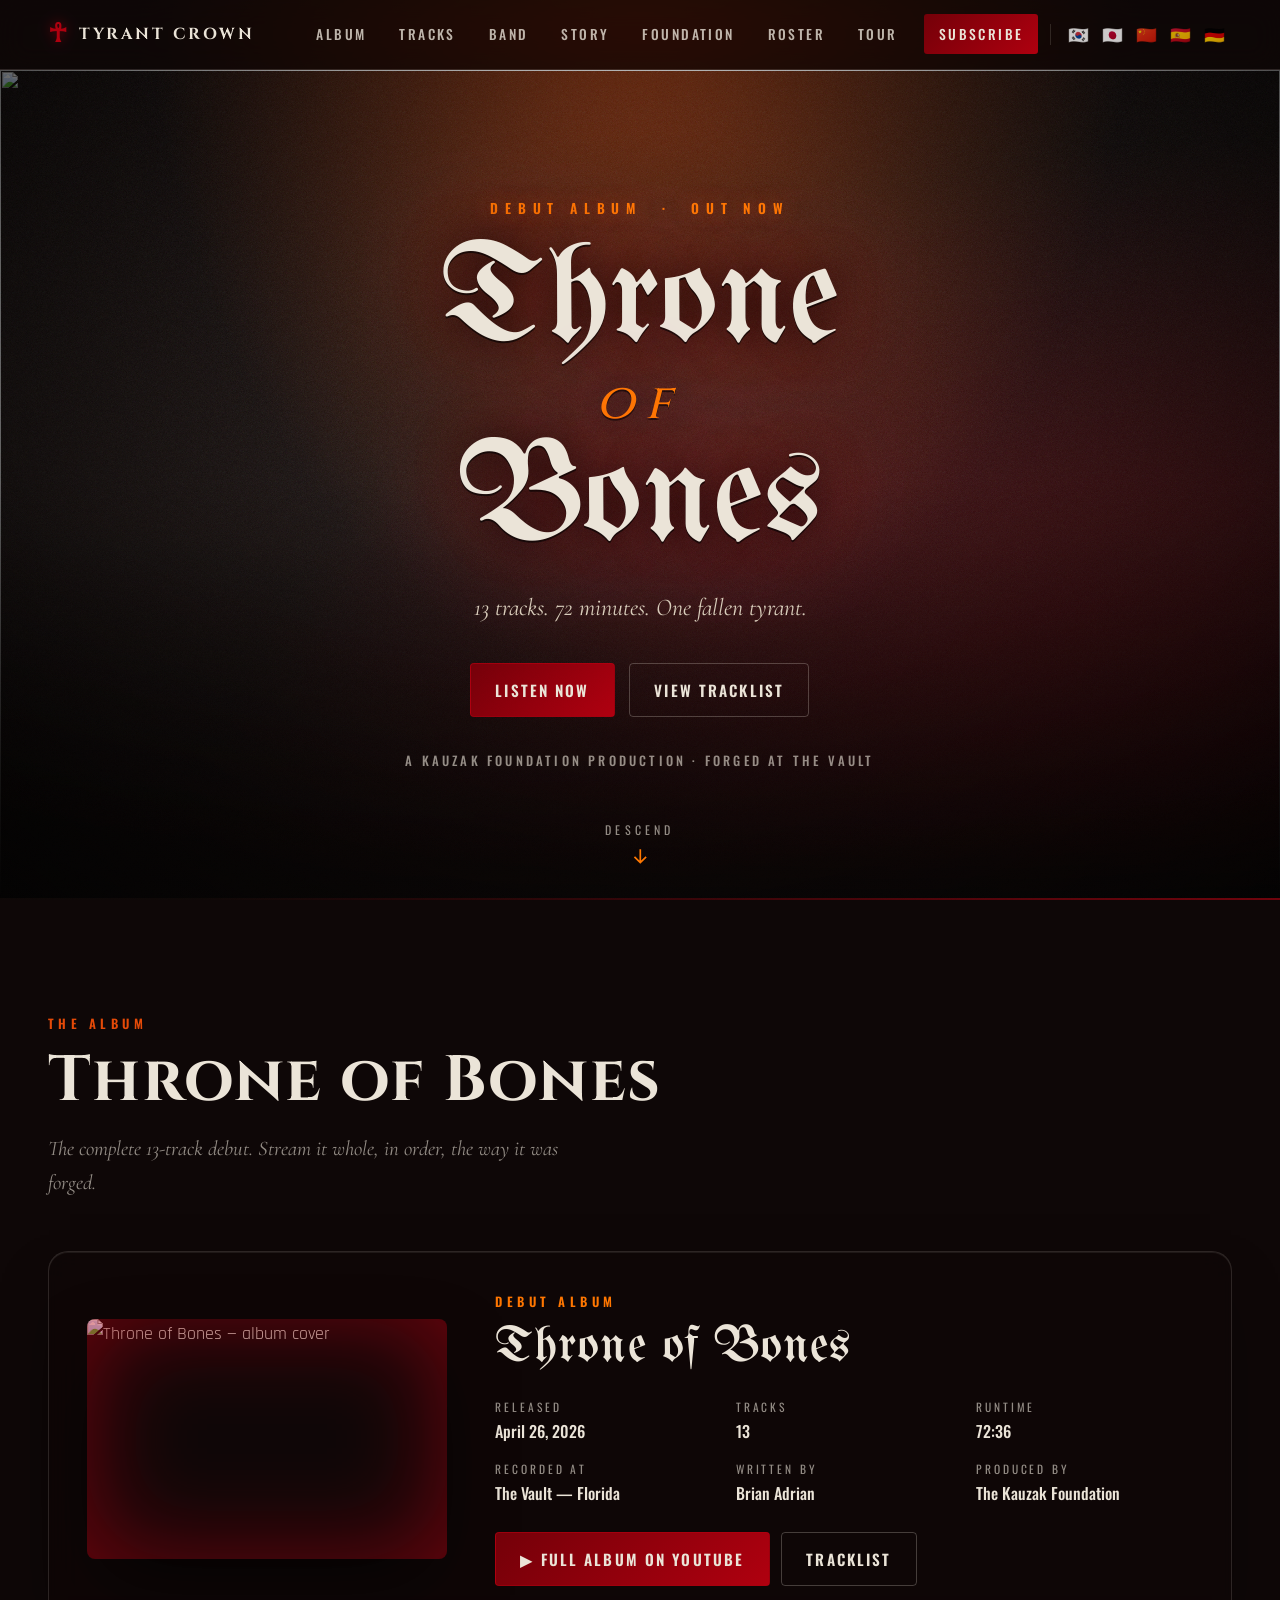
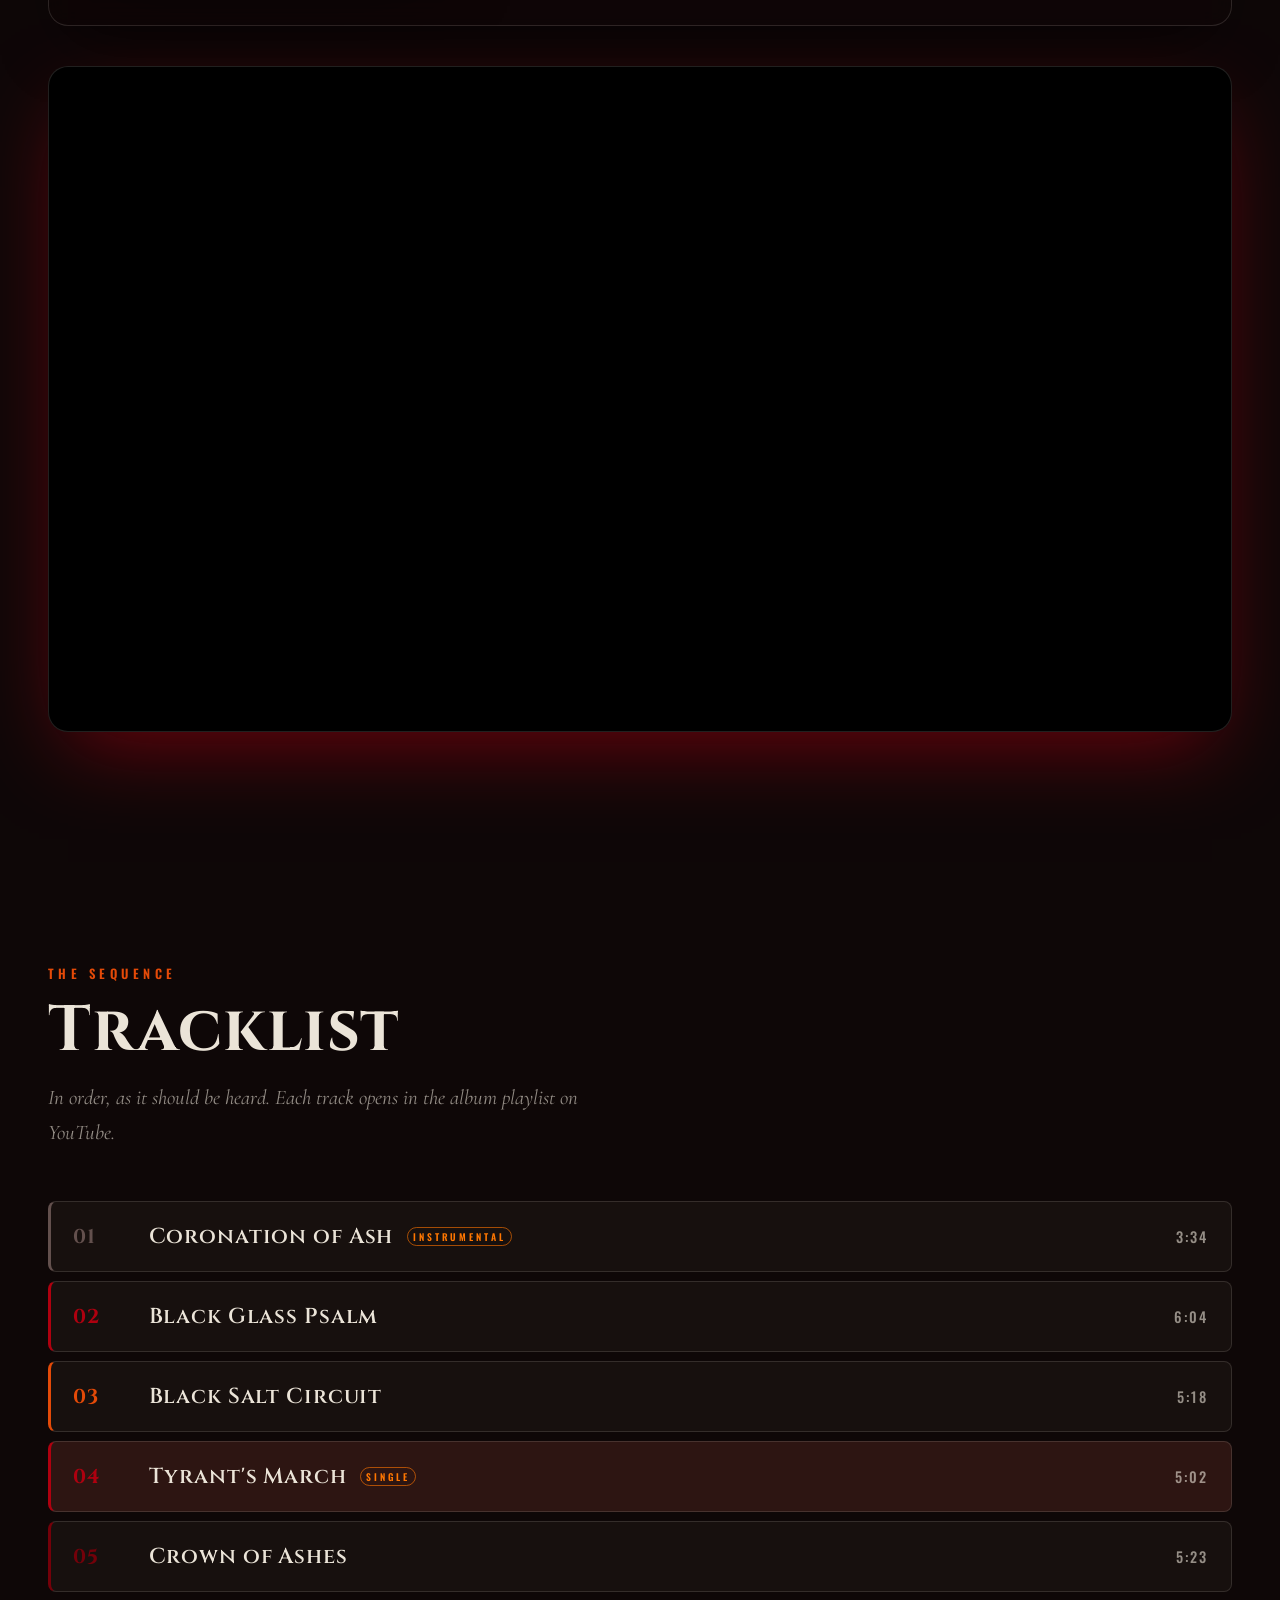
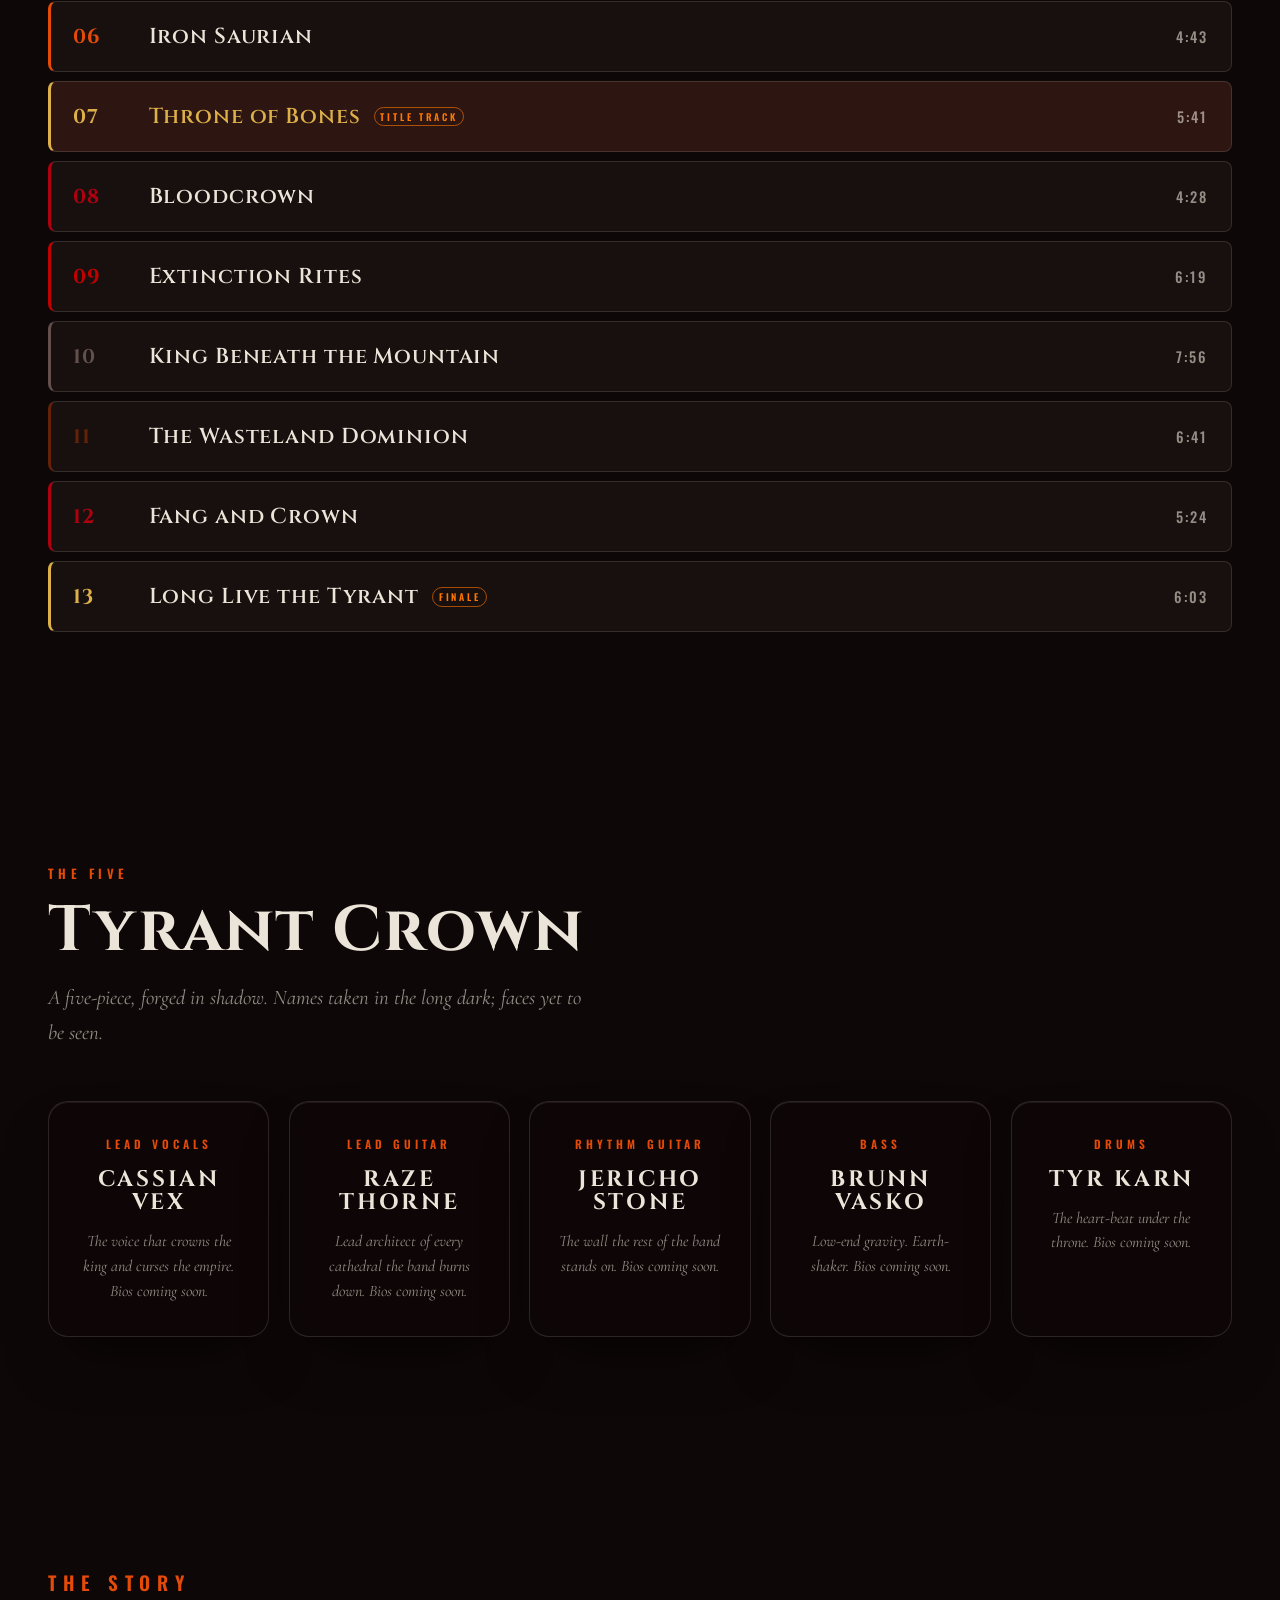
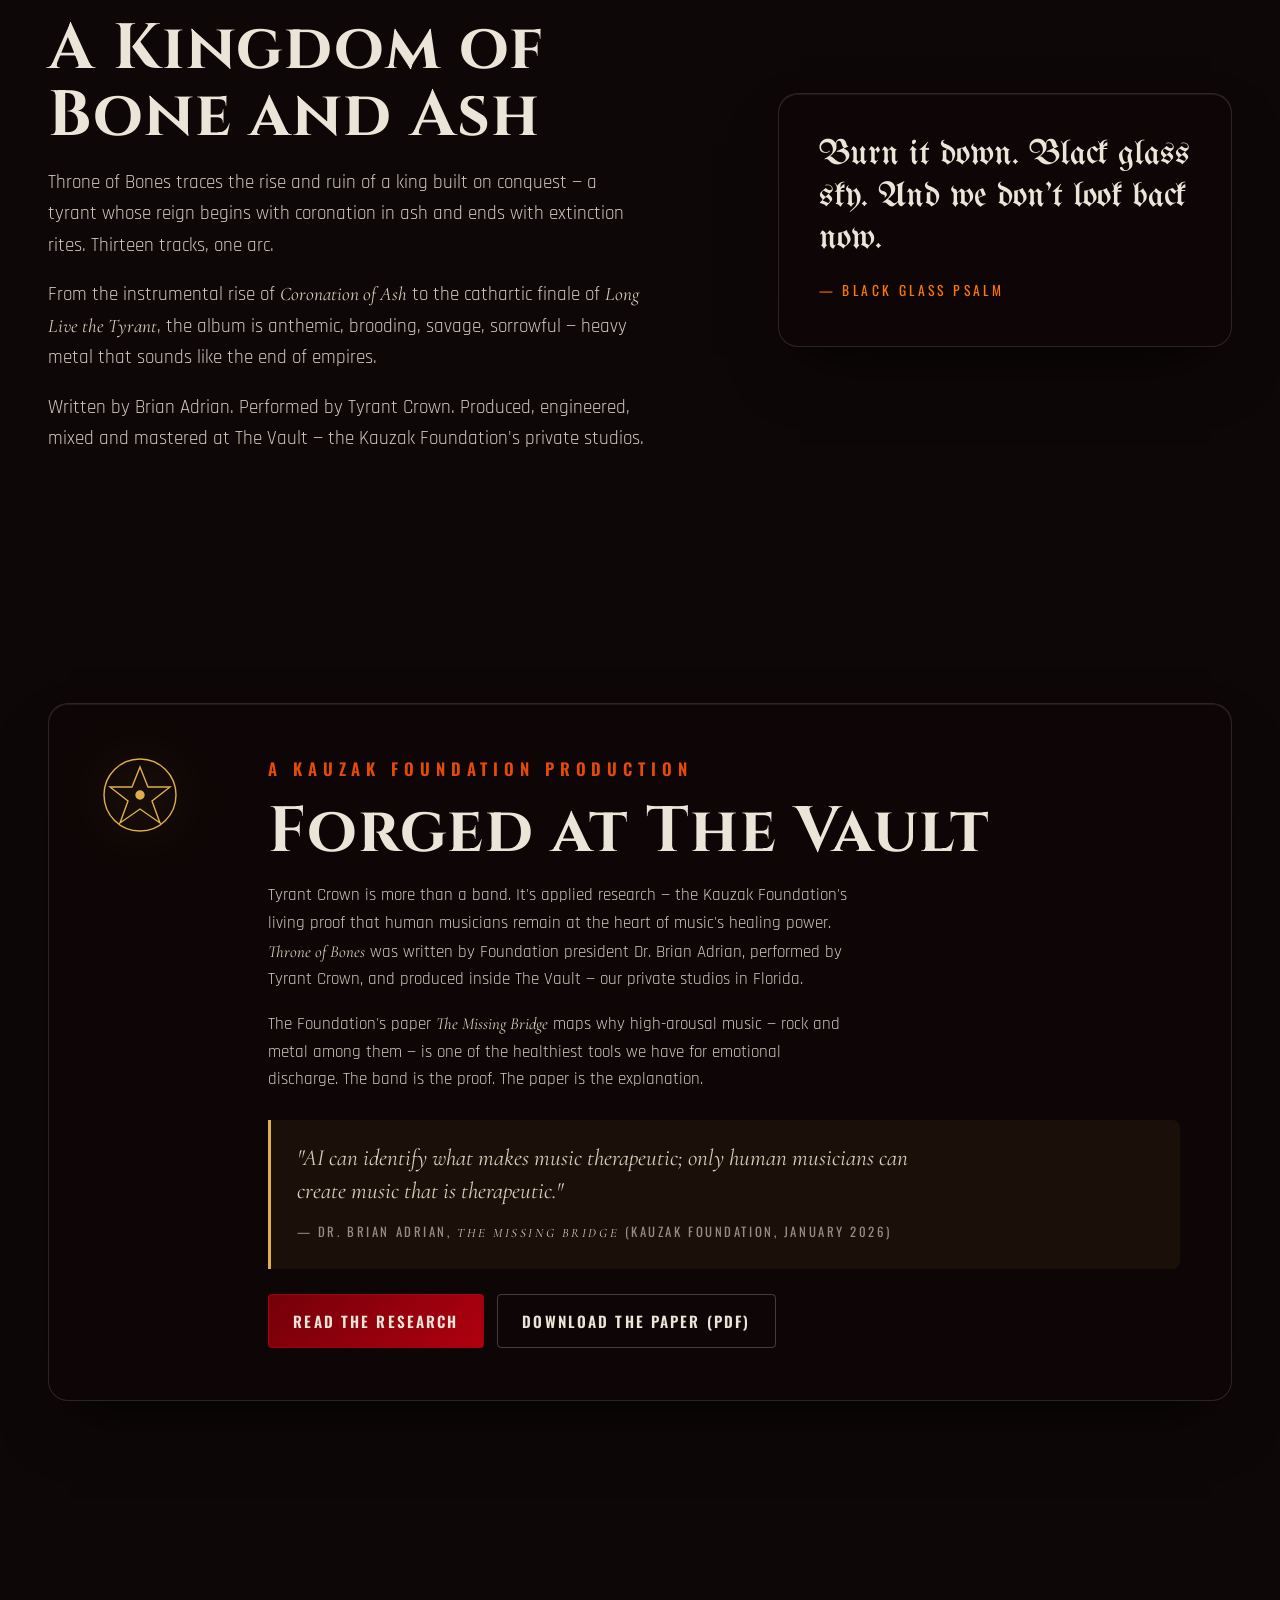
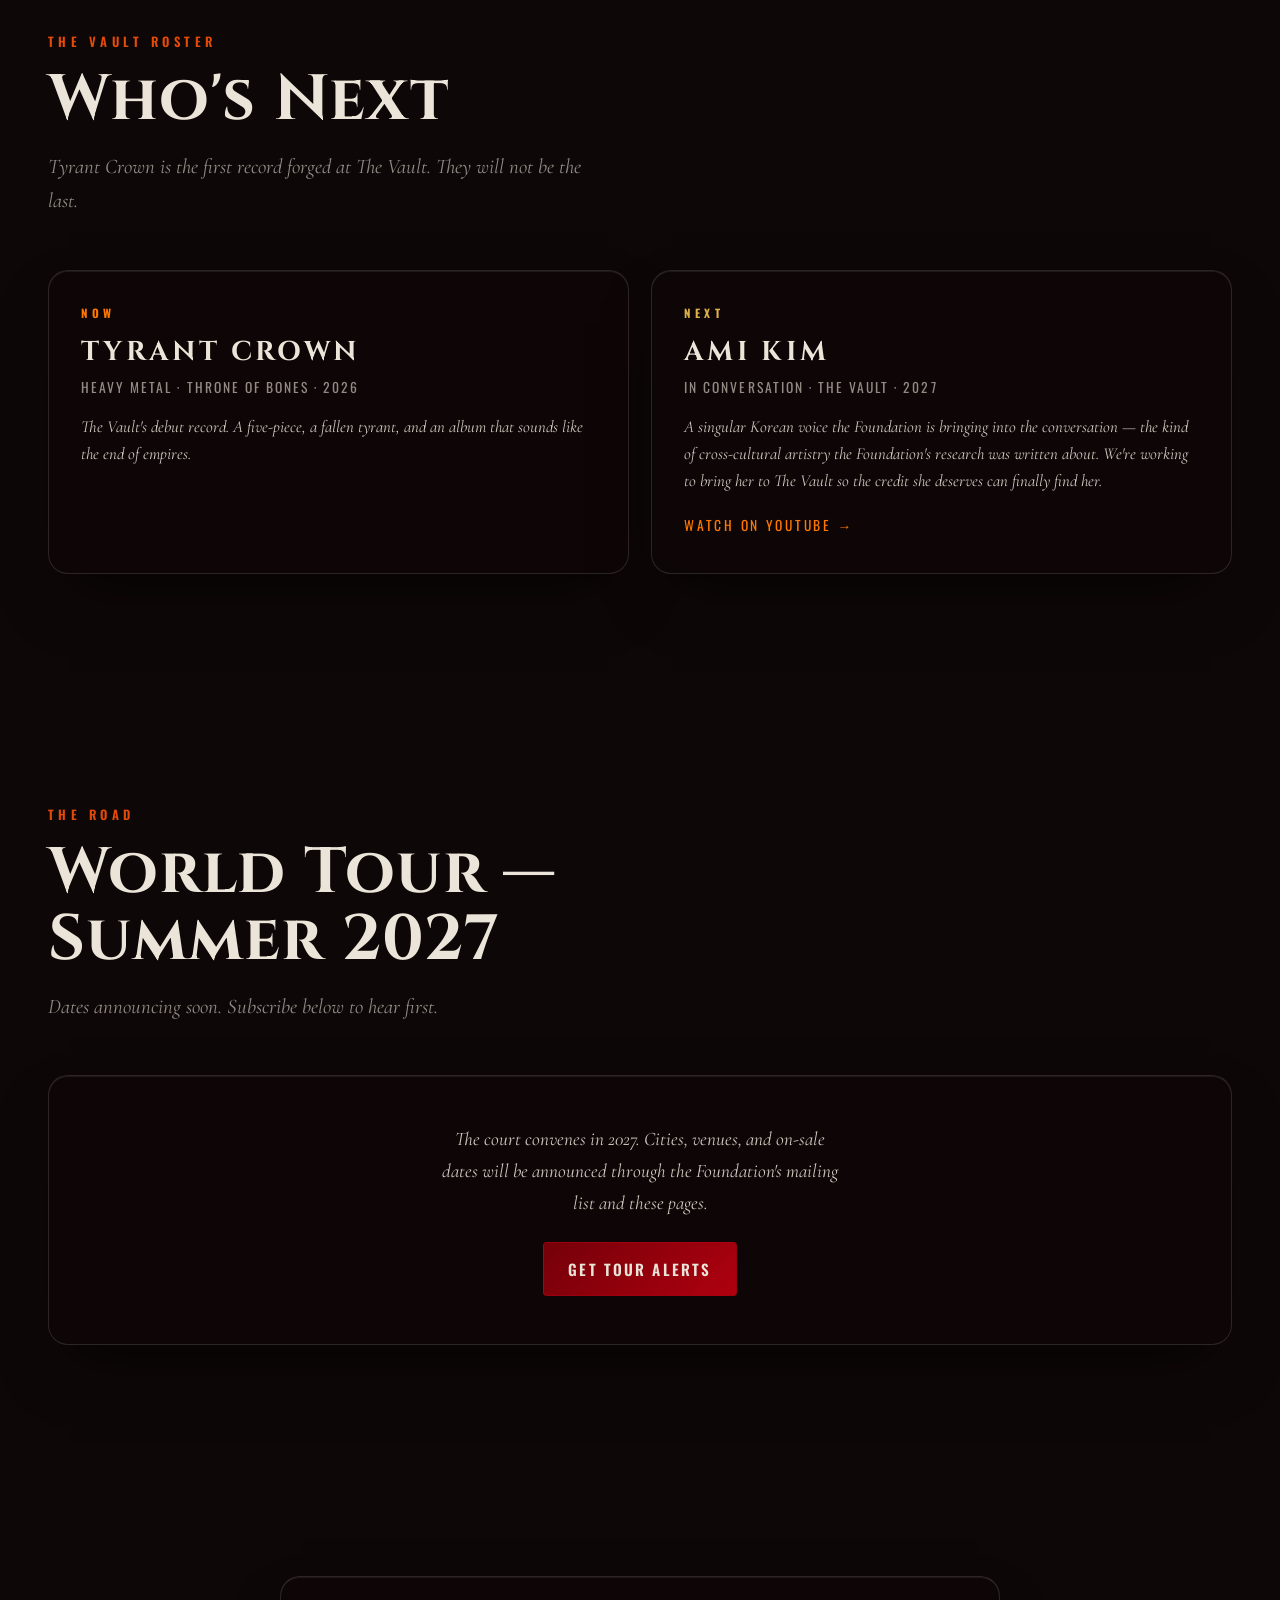
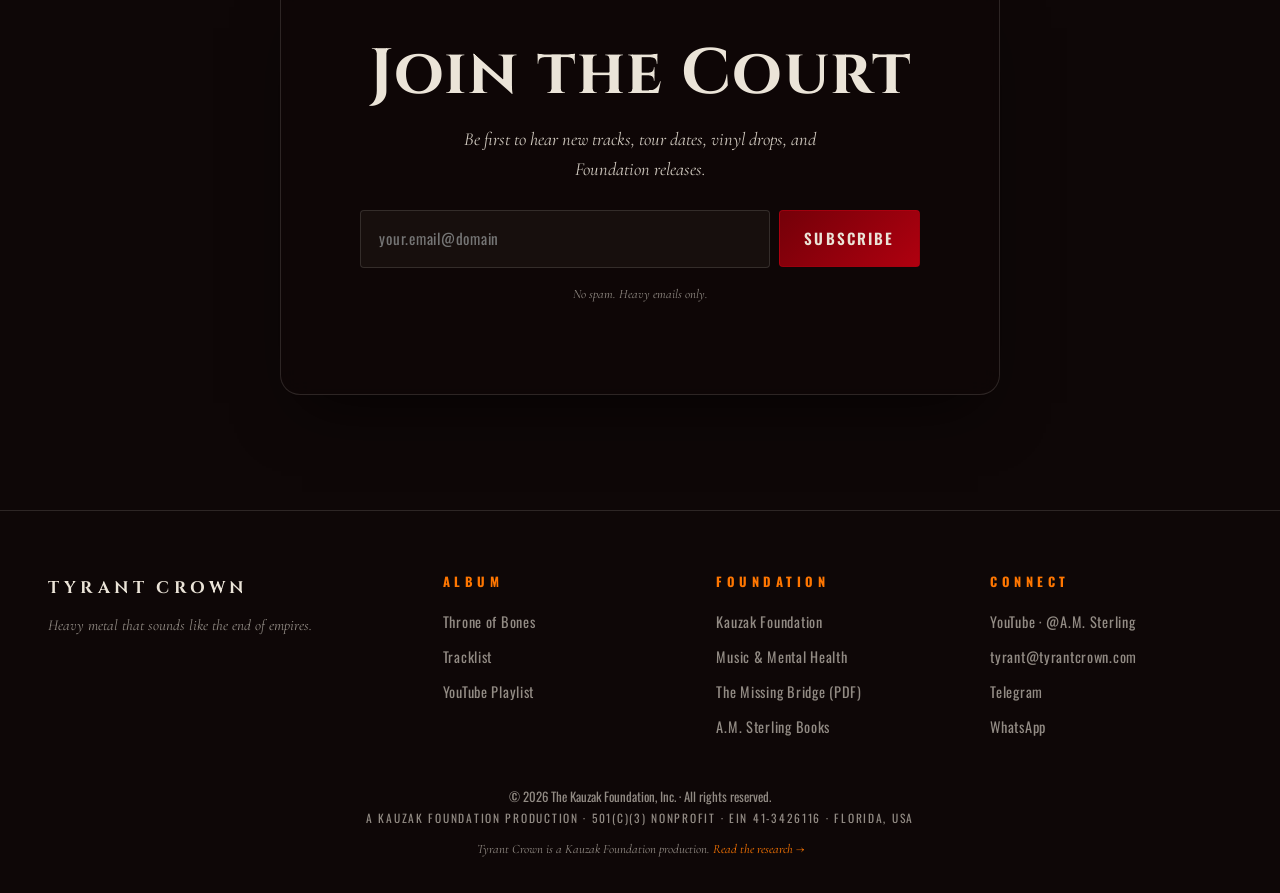
==== commit 0672f9b6: "Add files via upload" ====
--- a/index.html
+++ b/index.html
@@ -14,7 +14,11 @@
     <meta property="og:url" content="https://tyrantcrown.com">
     <meta name="twitter:card" content="summary_large_image">
 
-    <link rel="icon" type="image/png" href="assets/images/favicon.png">
+    <link rel="icon" type="image/svg+xml" href="assets/images/favicon.svg">
+    <link rel="icon" type="image/png" sizes="32x32" href="assets/images/favicon.png">
+    <link rel="icon" type="image/png" sizes="16x16" href="assets/images/favicon-16.png">
+    <link rel="apple-touch-icon" sizes="180x180" href="assets/images/apple-touch-icon.png">
+    <link rel="icon" type="image/png" sizes="512x512" href="assets/images/icon-512.png">
     <link rel="preload" as="image" href="assets/images/album_cover.png">
 
     <link rel="preconnect" href="https://fonts.googleapis.com">
